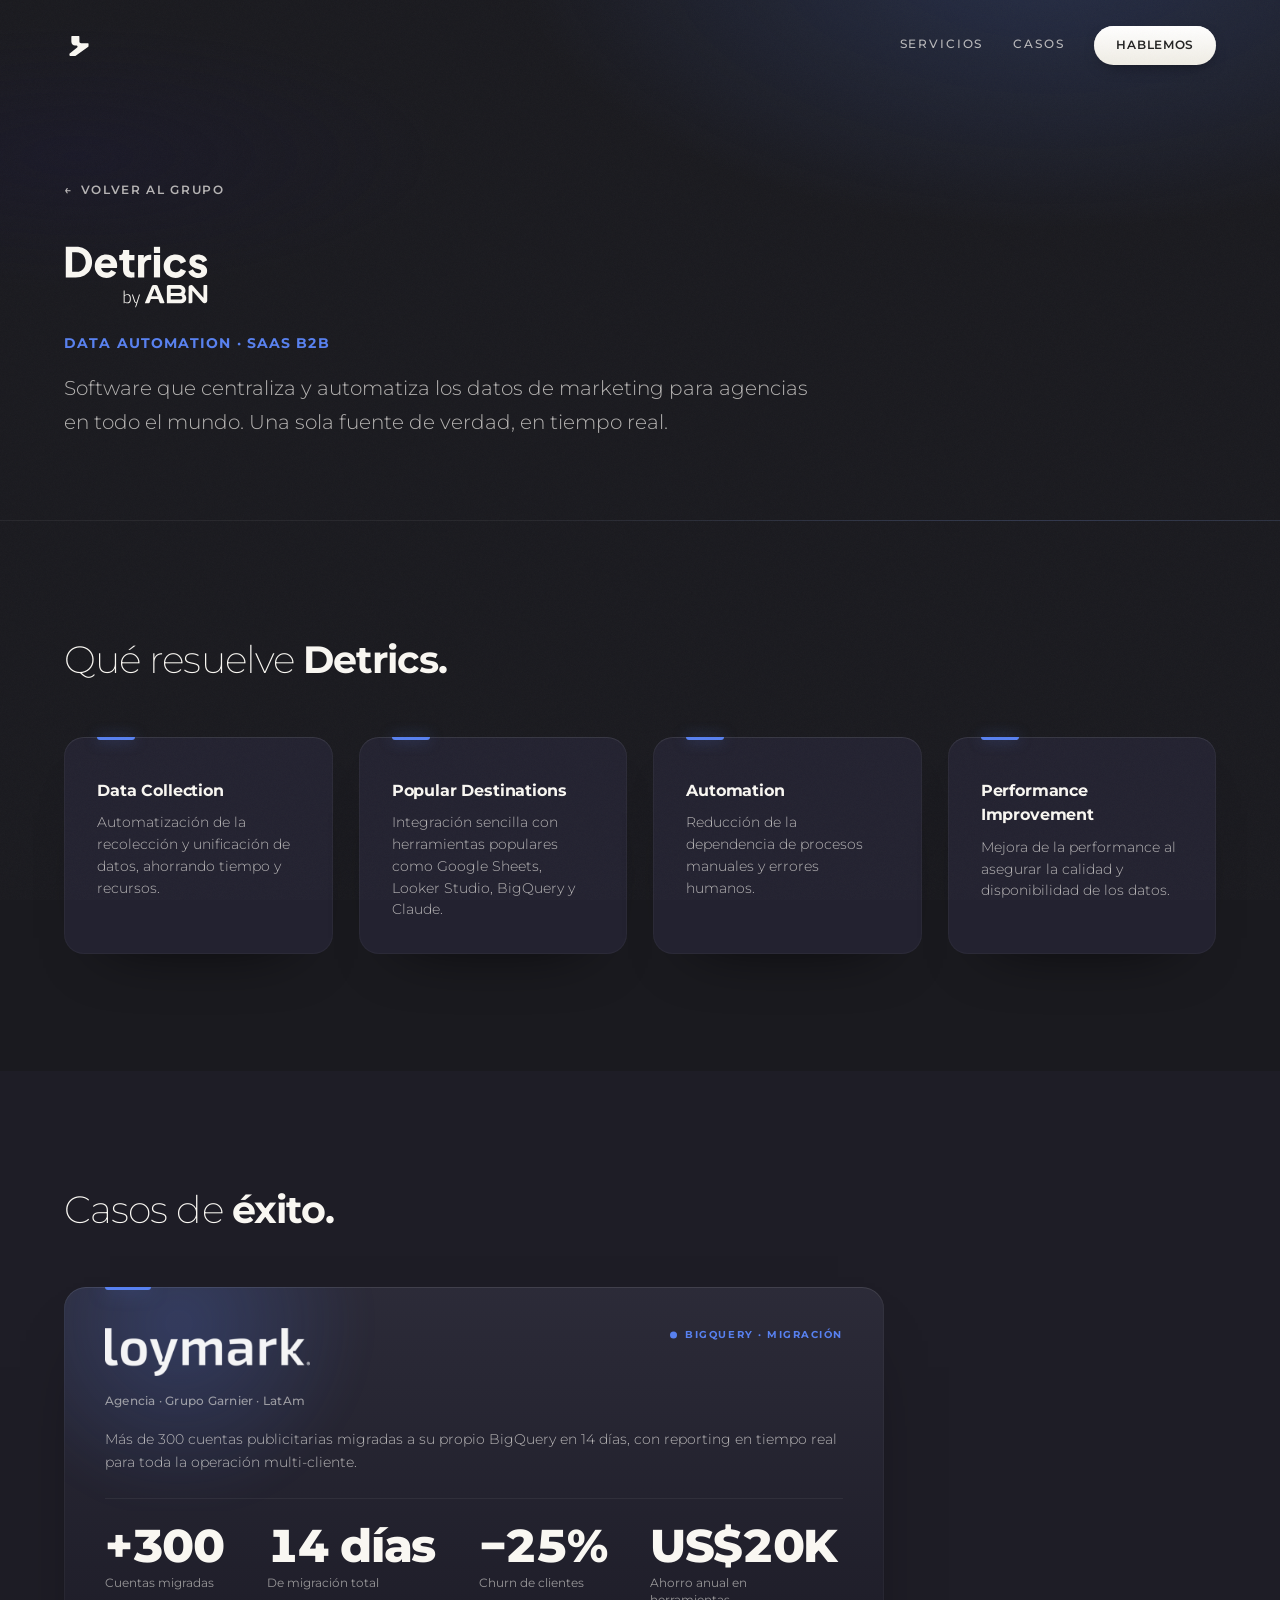
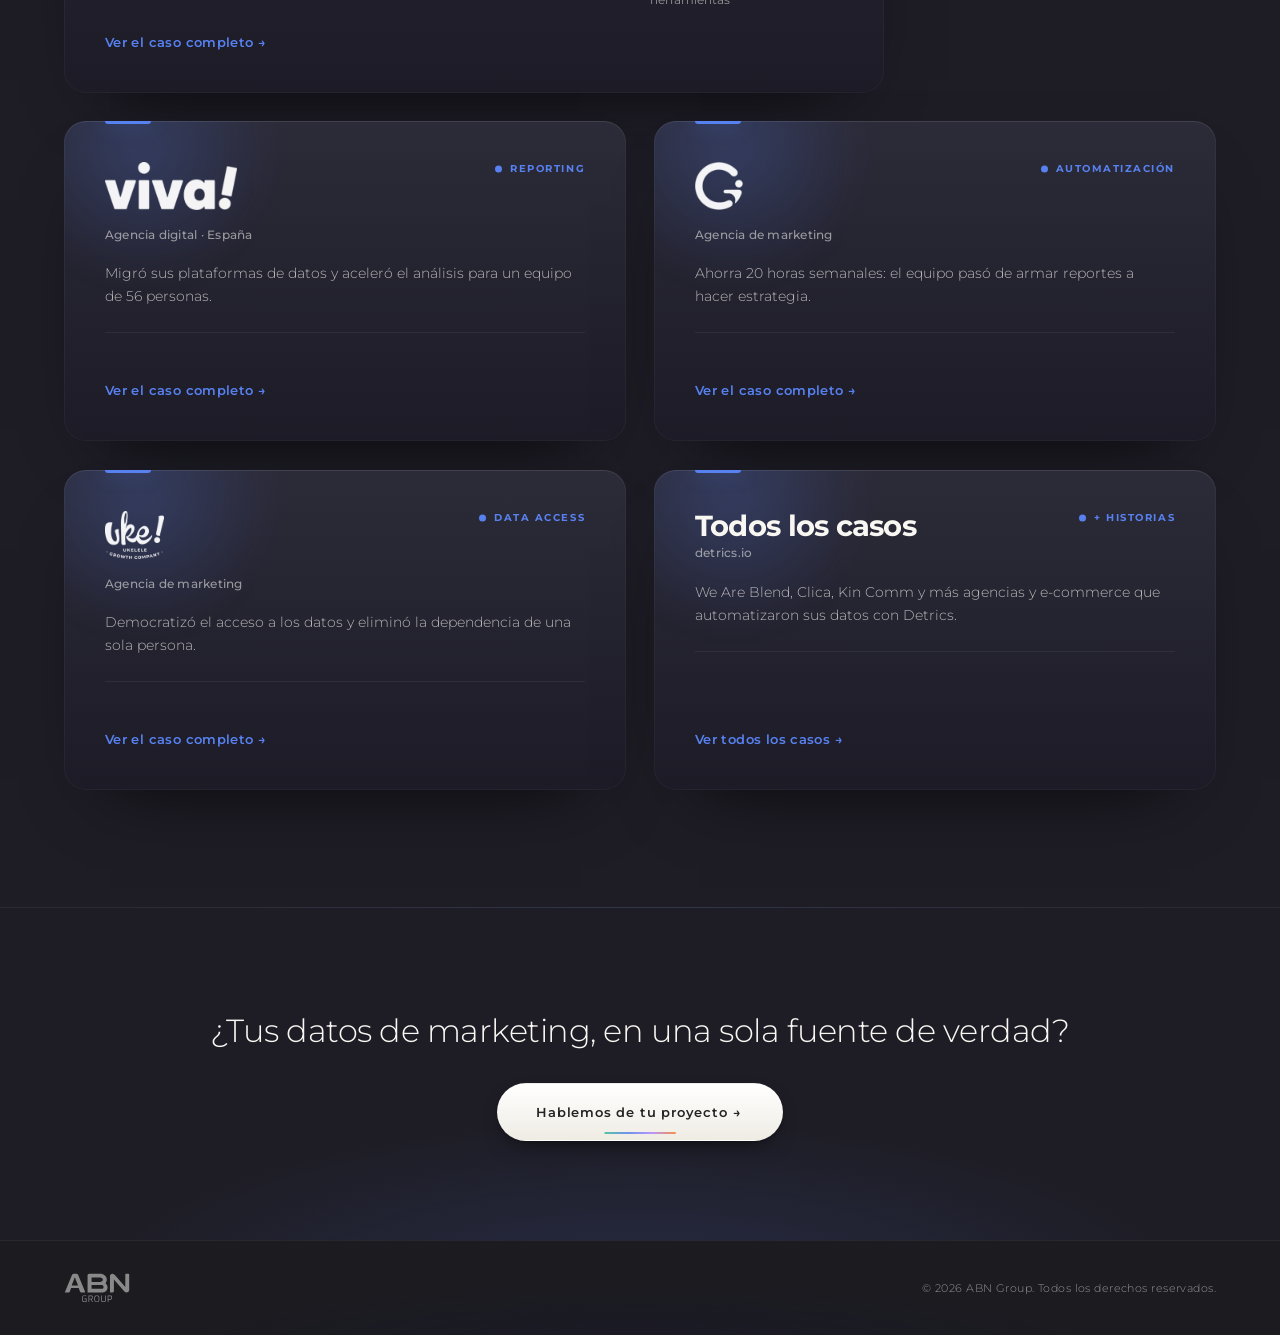
==== detrics.html @ c55e4e5e "v3: unit pages, marquee real logos, units-system, OG images, QA fixes - Subpáginas de unidad (digita" ====
<!DOCTYPE html>
<html lang="es">
<head>
  <meta charset="UTF-8">
  <meta name="viewport" content="width=device-width, initial-scale=1.0">

  <title>Detrics — Data Automation · SaaS B2B | ABN Group</title>

  <!-- Open Graph -->
  <meta property="og:title" content="Detrics — Data Automation · SaaS B2B | ABN Group">
  <meta property="og:description" content="Software que centraliza y automatiza los datos de marketing. Casos de éxito: Loymark, Viva Conversion, Giver Solutions y más.">
  <meta property="og:type" content="website">
  <meta property="og:locale" content="es_AR">
  <meta property="og:image" content="https://abngroup.io/assets/og/og-abn-group.jpg">
  <meta property="og:image:width" content="1200">
  <meta property="og:image:height" content="630">
  <meta name="twitter:card" content="summary_large_image">
  <meta name="description" content="Software que centraliza y automatiza los datos de marketing. Casos de éxito: Loymark, Viva Conversion, Giver Solutions y más.">

  <link rel="icon" type="image/svg+xml" href="assets/ABN Icon - JP Ash W.svg">
  <link rel="preconnect" href="https://fonts.googleapis.com">
  <link rel="preconnect" href="https://fonts.gstatic.com" crossorigin>
  <link href="https://fonts.googleapis.com/css2?family=Montserrat:ital,wght@0,100;0,200;0,300;0,400;0,500;0,600;0,700;0,800;0,900;1,200;1,300&display=swap" rel="stylesheet">
  <link rel="stylesheet" href="style.css?v=20260817b">
</head>

<body data-page="unit" style="--unit: var(--lblue);">

  <a href="#servicios" class="skip-link">Saltar al contenido</a>

  <nav class="nav" id="nav">
    <a href="index.html" class="nav-logo" aria-label="ABN Group — inicio">
      <img src="assets/ABN Icon - JP Ash W.svg" alt="ABN Group">
    </a>
    <div class="nav-links">
      <a href="#servicios" class="nav-link">Servicios</a>
      <a href="#casos" class="nav-link">Casos</a>
      <a href="index.html#contacto" class="nav-cta">Hablemos</a>
    </div>
  </nav>

  <!-- ==================== HERO DE UNIDAD ==================== -->
  <header class="unit-page-hero">
    <div class="container">
      <a href="index.html" class="back-link">Volver al grupo</a>
      <img src="assets/trimmed/ABN Detrics JP.svg" alt="Detrics" class="unit-page-logo">
      <p class="unit-page-kicker">Data Automation · SaaS B2B</p>
      <p class="unit-page-desc">Software que centraliza y automatiza los datos de marketing para agencias en todo el mundo. Una sola fuente de verdad, en tiempo real.</p>
    </div>
  </header>

  <!-- ==================== SERVICIOS ==================== -->
  <section class="unit-section" id="servicios">
    <div class="container">
      <h2 class="unit-section-heading reveal-lines">
        <span class="line"><span>Qué resuelve <b>Detrics.</b></span></span>
      </h2>

      <div class="svc-grid">
        <div class="svc reveal">
          <h3 class="svc-name">Data Collection</h3>
          <p class="svc-desc">Automatización de la recolección y unificación de datos, ahorrando tiempo y recursos.</p>
        </div>
        <div class="svc reveal reveal-d1">
          <h3 class="svc-name">Popular Destinations</h3>
          <p class="svc-desc">Integración sencilla con herramientas populares como Google Sheets, Looker Studio, BigQuery y Claude.</p>
        </div>
        <div class="svc reveal reveal-d2">
          <h3 class="svc-name">Automation</h3>
          <p class="svc-desc">Reducción de la dependencia de procesos manuales y errores humanos.</p>
        </div>
        <div class="svc reveal reveal-d3">
          <h3 class="svc-name">Performance Improvement</h3>
          <p class="svc-desc">Mejora de la performance al asegurar la calidad y disponibilidad de los datos.</p>
        </div>
      </div>
    </div>
  </section>

  <!-- ==================== CASOS ==================== -->
  <section class="unit-section unit-section--alt" id="casos">
    <div class="container">
      <h2 class="unit-section-heading reveal-lines">
        <span class="line"><span>Casos de <b>éxito.</b></span></span>
      </h2>

      <div class="cases cases--unit cases--single">
        <a href="https://detrics.io/es/casos-de-exito/loymark" target="_blank" rel="noopener noreferrer" class="case reveal-side">
          <header class="case-head">
            <div class="case-head-main">
              <img class="case-logo" src="assets/clientes/loymark.png" alt="Loymark">
              <span class="case-sector">Agencia · Grupo Garnier · LatAm</span>
            </div>
            <span class="case-tag">BigQuery · Migración</span>
          </header>
          <p class="case-context">Más de 300 cuentas publicitarias migradas a su propio BigQuery en 14 días, con reporting en tiempo real para toda la operación multi-cliente.</p>
          <div class="case-metrics">
            <div class="case-metric">
              <span class="case-metric-num" data-target="300" data-prefix="+">+0</span>
              <span class="case-metric-label">Cuentas migradas</span>
            </div>
            <div class="case-metric">
              <span class="case-metric-num" data-target="14" data-suffix=" días">0 días</span>
              <span class="case-metric-label">De migración total</span>
            </div>
            <div class="case-metric">
              <span class="case-metric-num" data-target="25" data-prefix="−" data-suffix="%">−0%</span>
              <span class="case-metric-label">Churn de clientes</span>
            </div>
            <div class="case-metric">
              <span class="case-metric-num" data-target="20" data-prefix="US$" data-suffix="K">US$0K</span>
              <span class="case-metric-label">Ahorro anual en herramientas</span>
            </div>
          </div>
          <span class="case-link">Ver el caso completo</span>
        </a>
      </div>

      <div class="cases cases--unit" style="margin-top: clamp(20px, 3vw, 28px);">
        <a href="https://detrics.io/es/casos-de-exito/viva-conversion" target="_blank" rel="noopener noreferrer" class="case reveal-side">
          <header class="case-head">
            <div class="case-head-main">
              <img class="case-logo" src="assets/clientes/vivaconversion.png" alt="Viva Conversion">
              <span class="case-sector">Agencia digital · España</span>
            </div>
            <span class="case-tag">Reporting</span>
          </header>
          <p class="case-context">Migró sus plataformas de datos y aceleró el análisis para un equipo de 56 personas.</p>
          <span class="case-link">Ver el caso completo</span>
        </a>

        <a href="https://detrics.io/es/casos-de-exito/giver-solutions" target="_blank" rel="noopener noreferrer" class="case reveal-side" style="--from: 46px;">
          <header class="case-head">
            <div class="case-head-main">
              <img class="case-logo" src="assets/clientes/giver.png" alt="Giver Solutions">
              <span class="case-sector">Agencia de marketing</span>
            </div>
            <span class="case-tag">Automatización</span>
          </header>
          <p class="case-context">Ahorra 20 horas semanales: el equipo pasó de armar reportes a hacer estrategia.</p>
          <span class="case-link">Ver el caso completo</span>
        </a>

        <a href="https://detrics.io/es/casos-de-exito/ukelele" target="_blank" rel="noopener noreferrer" class="case reveal-side">
          <header class="case-head">
            <div class="case-head-main">
              <img class="case-logo" src="assets/clientes/ukelele.png" alt="Ukelele">
              <span class="case-sector">Agencia de marketing</span>
            </div>
            <span class="case-tag">Data Access</span>
          </header>
          <p class="case-context">Democratizó el acceso a los datos y eliminó la dependencia de una sola persona.</p>
          <span class="case-link">Ver el caso completo</span>
        </a>

        <a href="https://detrics.io/es/casos-de-exito/" target="_blank" rel="noopener noreferrer" class="case reveal-side" style="--from: 46px;">
          <header class="case-head">
            <div class="case-head-main">
              <span class="case-client">Todos los casos</span>
              <span class="case-sector">detrics.io</span>
            </div>
            <span class="case-tag">+ historias</span>
          </header>
          <p class="case-context">We Are Blend, Clica, Kin Comm y más agencias y e-commerce que automatizaron sus datos con Detrics.</p>
          <span class="case-link">Ver todos los casos</span>
        </a>
      </div>
    </div>
  </section>

  <!-- ==================== CTA ==================== -->
  <section class="unit-cta-band">
    <div class="container">
      <p class="unit-cta-band-text">¿Tus datos de marketing, en una sola fuente de verdad?</p>
      <a href="index.html#contacto" class="btn btn--solid btn--lg" data-magnetic><span class="btn-label">Hablemos de tu proyecto</span></a>
    </div>
  </section>

  <footer class="footer">
    <div class="footer-inner">
      <a href="index.html" class="footer-logo" aria-label="ABN Group — inicio">
        <img src="assets/trimmed/ABN Group Logo - JP Ash W.svg" alt="ABN Group">
      </a>
      <span class="footer-copy">© 2026 ABN Group. Todos los derechos reservados.</span>
    </div>
  </footer>

  <script src="script.js?v=20260817b"></script>

</body>
</html>
---- style.css ----
/* ============================================
   ABN GROUP — SITIO INSTITUCIONAL
   Paleta oficial · Montserrat · Aurora de integración
   Pieza dirigida: índice numerado · reveal por línea ·
   numerales-héroe · unidades diferenciadas · marquesina
   ============================================ */

/* RESET & CUSTOM PROPERTIES */
*,
*::before,
*::after {
  margin: 0;
  padding: 0;
  box-sizing: border-box;
}

:root {
  /* ---- Paleta oficial (INALTERABLE) ---- */
  --carbon: #232323;      /* Carbon Black */
  --ash: #f9f7f2;         /* Ash White */
  --deep-blue: #1b1837;   /* Deep Blue — institucional / Group */
  --green: #3abd96;       /* Tech Green — ABN Digital */
  --orange: #f77e2b;      /* Creative Orange — ABN Studio */
  --lblue: #5881f0;       /* Light Blue — Detrics */
  --violet: #ad87ff;      /* Cosmos Violet — Hike */

  /* ---- Hero (fácil de cambiar) ---- */
  --hero-bg: var(--carbon);

  /* ---- Sistema oscuro cohesivo: Carbon Black con base fría (Deep Blue) ---- */
  --bg:            #1a1a1f;   /* base — carbon con matiz frío */
  --bg-alt:        #1e1d26;   /* alt — apenas elevado + más azul (Deep Blue lean) */
  --surface:       #232230;   /* superficie de card — elevada, azulada */
  --surface-hi:    #2b2a3a;   /* hover / superficie alta */

  /* ---- Glow institucional Deep Blue (para profundidad de sección) ---- */
  --glow-blue:      rgba(27, 24, 55, 0.55);
  --glow-blue-soft: rgba(27, 24, 55, 0.34);

  /* ---- Escala de texto Ash ---- */
  --ash-mid:   rgba(249, 247, 242, 0.70);
  --ash-dim:   rgba(249, 247, 242, 0.55);
  --ash-faint: rgba(249, 247, 242, 0.10);
  --ash-hair:  rgba(249, 247, 242, 0.06);

  /* ---- Tipografía ---- */
  --font: 'Montserrat', -apple-system, BlinkMacSystemFont, 'Segoe UI', sans-serif;

  /* ---- Layout ---- */
  --section-pad: clamp(88px, 13vh, 168px);
  --gutter: clamp(24px, 5vw, 80px);
  --maxw: 1360px;

  /* ---- Motion ---- */
  --ease-out: cubic-bezier(0.16, 1, 0.3, 1);
  --ease-in-out: cubic-bezier(0.76, 0, 0.24, 1);
}

html {
  scroll-behavior: smooth;
  font-size: 16px;
}

body {
  font-family: var(--font);
  background: var(--bg);
  color: var(--ash);
  overflow-x: hidden;
  -webkit-font-smoothing: antialiased;
  -moz-osx-font-smoothing: grayscale;
  line-height: 1.5;
}

::selection {
  background: var(--ash);
  color: var(--carbon);
}

a { color: inherit; text-decoration: none; }
img { display: block; max-width: 100%; }
button { font-family: inherit; cursor: pointer; }

/* Scrollbar */
::-webkit-scrollbar { width: 4px; }
::-webkit-scrollbar-track { background: var(--bg); }
::-webkit-scrollbar-thumb { background: var(--surface-hi); border-radius: 2px; }

/* ---- Focus visible (A11Y) ---- */
:focus-visible {
  outline: 2px solid var(--ash);
  outline-offset: 3px;
  border-radius: 3px;
}

/* Skip link */
.skip-link {
  position: fixed;
  top: 12px;
  left: 12px;
  z-index: 1000;
  background: var(--ash);
  color: var(--carbon);
  padding: 10px 18px;
  border-radius: 8px;
  font-size: 0.8rem;
  font-weight: 600;
  transform: translateY(-160%);
  transition: transform 0.3s var(--ease-out);
}
.skip-link:focus { transform: translateY(0); }

/* ============================================
   GRAIN OVERLAY
   ============================================ */
body::after {
  content: '';
  position: fixed;
  inset: 0;
  pointer-events: none;
  z-index: 9999;
  opacity: 0.03;
  background-image: url("data:image/svg+xml,%3Csvg viewBox='0 0 512 512' xmlns='http://www.w3.org/2000/svg'%3E%3Cfilter id='n'%3E%3CfeTurbulence type='fractalNoise' baseFrequency='.85' numOctaves='4' stitchTiles='stitch'/%3E%3C/filter%3E%3Crect width='100%25' height='100%25' filter='url(%23n)'/%3E%3C/svg%3E");
  background-repeat: repeat;
  background-size: 256px;
}

/* ============================================
   MOTION — FIRMA DEL SITIO
   1) reveal sutil (soporte)  2) reveal por LÍNEA (clip)
   3) reveal direccional (cards entran desde su lado)
   Solo transform/opacity.
   ============================================ */

/* 1 · reveal base (párrafos, chips, elementos sueltos).
   Los estados "ocultos" se aplican SOLO con .js → sin JS el sitio se ve entero. */
.reveal {
  transition: opacity 0.8s var(--ease-out), transform 0.8s var(--ease-out);
}
.js .reveal { opacity: 0; transform: translateY(20px); }
.reveal.visible { opacity: 1; transform: none; }
.reveal-d1 { transition-delay: 0.08s; }
.reveal-d2 { transition-delay: 0.16s; }
.reveal-d3 { transition-delay: 0.24s; }
.reveal-d4 { transition-delay: 0.32s; }
.reveal-d5 { transition-delay: 0.40s; }
.reveal-d6 { transition-delay: 0.48s; }

/* 2 · reveal por LÍNEA — el titular se levanta línea por línea tras un clip */
.reveal-lines .line {
  display: block;
  overflow: hidden;
  padding-bottom: 0.14em;
  margin-bottom: -0.14em;
}
.reveal-lines .line > span {
  display: inline-block;
  transition: transform 1s var(--ease-out);
  will-change: transform;
}
.js .reveal-lines .line > span { transform: translateY(118%); }
.reveal-lines.visible .line > span { transform: translateY(0); }
.reveal-lines.visible .line:nth-child(1) > span { transition-delay: 0.05s; }
.reveal-lines.visible .line:nth-child(2) > span { transition-delay: 0.17s; }
.reveal-lines.visible .line:nth-child(3) > span { transition-delay: 0.29s; }
.reveal-lines.visible .line:nth-child(4) > span { transition-delay: 0.41s; }

/* palabra-remate: pintada en el hue de la unidad, con un FLARE breve un beat después */
.reveal-lines .hue { color: var(--accent, var(--ash)); font-weight: 700; font-style: normal; }
.reveal-lines.visible .hue { animation: payoffFlare 1.15s var(--ease-out) 0.6s both; }
@keyframes payoffFlare {
  0%   { text-shadow: 0 0 0 transparent; }
  32%  { text-shadow: 0 0 26px color-mix(in srgb, var(--accent, var(--ash)) 65%, transparent); }
  100% { text-shadow: 0 0 0 transparent; }
}
/* salto de tamaño (otro mecanismo de énfasis, sin color) */
.reveal-lines .up { font-weight: 800; font-size: 1.16em; letter-spacing: -0.03em; }
.reveal-lines b { font-weight: 700; font-style: normal; color: var(--ash); }

/* 3 · reveal direccional — la card entra desde el lado de su tile */
.reveal-side {
  transition: opacity 0.9s var(--ease-out), transform 0.9s var(--ease-out);
  will-change: transform;
}
.js .reveal-side { opacity: 0; transform: translateX(var(--from, -46px)); }
.reveal-side.visible { opacity: 1; transform: none; }

/* timeline items */
.reveal-tl {
  transition: opacity 0.75s var(--ease-out), transform 0.75s var(--ease-out);
}
.js .reveal-tl { opacity: 0; transform: translateX(-26px); }
.reveal-tl.visible { opacity: 1; transform: none; }

/* ============================================
   KEYFRAMES
   ============================================ */
@keyframes fadeInUp {
  from { opacity: 0; transform: translateY(24px); }
  to   { opacity: 1; transform: translateY(0); }
}
@keyframes fadeIn { from { opacity: 0; } to { opacity: 1; } }
@keyframes scrollLine {
  0%   { transform: scaleY(0); transform-origin: top; }
  50%  { transform: scaleY(1); transform-origin: top; }
  51%  { transform-origin: bottom; }
  100% { transform: scaleY(0); transform-origin: bottom; }
}
/* hero: la aurora se resuelve y asienta detrás del wordmark al cargar */
@keyframes auroraSettle {
  0%   { opacity: 0; transform: scale(1.28); }
  60%  { opacity: 1; }
  100% { opacity: 1; transform: scale(1); }
}
@keyframes marquee {
  from { transform: translateX(0); }
  to   { transform: translateX(-100%); }
}

/* ============================================
   LAYOUT
   ============================================ */
.container {
  width: 100%;
  max-width: var(--maxw);
  margin: 0 auto;
  padding: 0 var(--gutter);
}

/* ============================================
   BUTTONS — sistema premium (profundidad + sweep)
   + FIRMA: keyline de 4 colores de unidad en el CTA primario
   ============================================ */
.btn {
  position: relative;
  display: inline-flex;
  align-items: center;
  justify-content: center;
  gap: 10px;
  font-size: 0.8rem;
  font-weight: 600;
  letter-spacing: 0.06em;
  padding: 15px 30px;
  border-radius: 100px;
  border: 1px solid transparent;
  overflow: hidden;
  isolation: isolate;
  transition: transform 0.4s var(--ease-out), box-shadow 0.4s var(--ease-out),
              border-color 0.4s ease, color 0.35s ease;
  white-space: nowrap;
  transform: translateZ(0);
}
.btn > * { position: relative; z-index: 1; }
.btn--lg { padding: 18px 38px; font-size: 0.84rem; }

/* sliding fill sweep (transform only) */
.btn::before {
  content: '';
  position: absolute;
  inset: 0;
  z-index: 0;
  transform: translateX(-101%);
  transition: transform 0.5s var(--ease-out);
  pointer-events: none;
}
.btn:hover::before { transform: translateX(0); }

/* sliding arrow appended after label on primary CTAs */
.btn--solid .btn-label::after,
.units-cta .btn--solid .btn-label::after {
  content: '→';
  display: inline-block;
  margin-left: 0.55em;
  transform: translateX(-2px);
  transition: transform 0.4s var(--ease-out);
}
.btn--solid:hover .btn-label::after { transform: translateX(3px); }

/* Solid — light surface with subtle vertical depth + soft shadow */
.btn--solid {
  color: var(--carbon);
  background: linear-gradient(180deg, #ffffff 0%, #efece4 100%);
  box-shadow: inset 0 1px 0 rgba(255,255,255,0.7),
              0 10px 26px -14px rgba(0,0,0,0.85),
              0 2px 6px -3px rgba(0,0,0,0.5);
}
.btn--solid::before { background: linear-gradient(180deg, #ffffff 0%, #ffffff 100%); }
.btn--solid:hover {
  transform: translateY(-2px);
  box-shadow: inset 0 1px 0 rgba(255,255,255,0.9),
              0 18px 40px -16px rgba(0,0,0,0.9),
              0 4px 10px -4px rgba(0,0,0,0.55);
}
.btn--solid:active { transform: translateY(0); }
/* FIRMA inequívoca del CTA primario: keyline con los 4 colores de unidad */
.btn--solid::after {
  content: '';
  position: absolute;
  left: 14%; right: 14%; bottom: 6px;
  height: 2px;
  border-radius: 2px;
  z-index: 1;
  background: linear-gradient(90deg, var(--green), var(--lblue), var(--violet), var(--orange));
  transform: scaleX(0.35);
  opacity: 0.85;
  transform-origin: center;
  transition: transform 0.5s var(--ease-out), opacity 0.4s ease;
}
.btn--solid:hover::after { transform: scaleX(1); opacity: 1; }

/* Ghost — hairline border + whisper of surface, fills to Ash on hover */
.btn--ghost {
  color: var(--ash);
  background: rgba(249,247,242,0.02);
  border-color: rgba(249,247,242,0.18);
  box-shadow: inset 0 1px 0 rgba(249,247,242,0.05);
}
.btn--ghost::before { background: var(--ash); }
.btn--ghost:hover {
  color: var(--carbon);
  border-color: transparent;
  transform: translateY(-2px);
  box-shadow: 0 14px 34px -18px rgba(0,0,0,0.8);
}

/* ============================================
   LOADER — "despertando agentes" (cubre la carga del video)
   Visible por defecto; JS lo retira en cuanto el video puede
   reproducirse. <noscript> lo oculta para no bloquear sin JS.
   ============================================ */
.loader {
  position: fixed;
  inset: 0;
  z-index: 2000;
  display: flex;
  flex-direction: column;
  align-items: center;
  justify-content: center;
  gap: 26px;
  background: var(--carbon);
  transition: opacity 0.6s var(--ease-out), visibility 0.6s;
  /* failsafe sin JS/errores: se auto-retira a los 8s pase lo que pase */
  animation: loaderAutoHide 0.6s ease 8s forwards;
}
.loader.is-done { opacity: 0; visibility: hidden; pointer-events: none; }
@keyframes loaderAutoHide {
  to { opacity: 0; visibility: hidden; pointer-events: none; }
}
.loader-logo {
  width: clamp(150px, 22vw, 240px);
  height: auto;
  animation: loaderPulse 2.2s ease-in-out infinite;
}
@keyframes loaderPulse {
  0%, 100% { opacity: 0.85; }
  50%      { opacity: 1; }
}
.loader-text {
  font-size: 0.72rem;
  font-weight: 500;
  letter-spacing: 0.3em;
  text-transform: uppercase;
  color: var(--ash-dim);
}
/* dots intermitentes: ... .. . ... .. . */
.loader-text::after {
  content: '...';
  display: inline-block;
  width: 1.6em;
  text-align: left;
  animation: loaderDots 1.2s steps(1) infinite;
}
@keyframes loaderDots {
  0%   { content: '...'; }
  33%  { content: '..'; }
  66%  { content: '.'; }
}
.loader-bar {
  width: min(240px, 56vw);
  height: 2px;
  border-radius: 2px;
  background: var(--ash-faint);
  overflow: hidden;
}
.loader-bar-fill {
  display: block;
  height: 100%;
  width: 100%;
  border-radius: 2px;
  background: linear-gradient(90deg, var(--green), var(--lblue), var(--violet), var(--orange));
  transform: scaleX(0);
  transform-origin: left;
  transition: transform 0.4s var(--ease-out);
}

/* ============================================
   NAVIGATION
   ============================================ */
.nav {
  position: fixed;
  top: 0; left: 0;
  width: 100%;
  z-index: 100;
  padding: 26px var(--gutter);
  display: flex;
  justify-content: space-between;
  align-items: center;
  transition: background 0.5s ease, backdrop-filter 0.5s ease, padding 0.5s ease, border-color 0.5s ease;
  border-bottom: 1px solid transparent;
}
.nav.scrolled {
  background: rgba(20, 19, 27, 0.74);
  backdrop-filter: blur(22px);
  -webkit-backdrop-filter: blur(22px);
  padding-top: 15px;
  padding-bottom: 15px;
  border-bottom-color: var(--ash-hair);
}
.nav-logo img { height: 30px; width: auto; }

.nav-links {
  display: flex;
  gap: 30px;
  align-items: center;
}
.nav-link {
  font-size: 0.72rem;
  font-weight: 500;
  letter-spacing: 0.16em;
  text-transform: uppercase;
  color: var(--ash-mid);
  position: relative;
  padding-bottom: 3px;
  transition: color 0.3s ease;
}
.nav-link::after {
  content: '';
  position: absolute;
  bottom: 0; left: 0;
  width: 0; height: 1px;
  background: var(--ash);
  transition: width 0.5s var(--ease-out);
}
.nav-link:hover { color: var(--ash); }
.nav-link:hover::after { width: 100%; }

.nav-cta {
  font-size: 0.72rem;
  font-weight: 600;
  letter-spacing: 0.06em;
  text-transform: uppercase;
  color: var(--carbon);
  background: linear-gradient(180deg, #ffffff 0%, #efece4 100%);
  padding: 11px 22px;
  border-radius: 100px;
  box-shadow: inset 0 1px 0 rgba(255,255,255,0.7), 0 6px 18px -10px rgba(0,0,0,0.8);
  transition: transform 0.35s var(--ease-out), box-shadow 0.35s var(--ease-out);
}
.nav-cta:hover {
  transform: translateY(-2px);
  box-shadow: inset 0 1px 0 rgba(255,255,255,0.9), 0 12px 26px -12px rgba(0,0,0,0.9);
}
.nav-cta:active { transform: translateY(0); }

/* ============================================
   HERO — portada minimalista (logo-forward)
   + aurora que se resuelve y asienta detrás del wordmark
   ============================================ */
.hero {
  position: relative;
  min-height: 100vh;
  min-height: 100dvh;
  display: flex;
  flex-direction: column;
  justify-content: center;
  align-items: center;
  overflow: hidden;
  background: var(--hero-bg);
}

/* Ambiente vivo dentro del negro: Deep Blue dominante (base oscura)
   + blooms de los colores de unidad, con deriva lenta.
   El contenedor hace el gesto de "resolver y asentar" al cargar. */
.hero-bg {
  position: absolute;
  inset: 0;
  z-index: 0;
  overflow: hidden;
  pointer-events: none;
  background:
    radial-gradient(56% 48% at 50% 44%, rgba(27,24,55,0.92) 0%, rgba(27,24,55,0.34) 44%, transparent 72%),
    radial-gradient(100% 75% at 50% 122%, rgba(10,9,20,0.85) 0%, transparent 66%);
  opacity: 0;
  animation: auroraSettle 2.1s var(--ease-out) 0.15s forwards;
}
.hero-aurora {
  position: absolute;
  width: clamp(340px, 48vw, 700px);
  aspect-ratio: 1 / 1;
  border-radius: 50%;
  filter: blur(72px);
  mix-blend-mode: screen;
  will-change: transform, opacity;
}
/* presencia subida (antes casi no se leía, sobre todo en mobile) */
.hero-aurora--blue {
  left: 4%; top: 12%;
  background: radial-gradient(circle at center, var(--lblue) 0%, transparent 66%);
  opacity: 0.34;
  animation: heroDrift1 24s ease-in-out infinite alternate;
}
.hero-aurora--violet {
  right: 2%; top: 20%;
  background: radial-gradient(circle at center, var(--violet) 0%, transparent 66%);
  opacity: 0.30;
  animation: heroDrift2 30s ease-in-out infinite alternate;
}
.hero-aurora--green {
  left: 14%; bottom: 2%;
  background: radial-gradient(circle at center, var(--green) 0%, transparent 66%);
  opacity: 0.24;
  animation: heroDrift3 27s ease-in-out infinite alternate;
}
.hero-aurora--orange {
  right: 12%; bottom: 6%;
  background: radial-gradient(circle at center, var(--orange) 0%, transparent 66%);
  opacity: 0.19;
  animation: heroDrift4 33s ease-in-out infinite alternate;
}
@keyframes heroDrift1 { from { transform: translate(-6%,-4%) scale(1);    } to { transform: translate(9%,7%)  scale(1.2);  } }
@keyframes heroDrift2 { from { transform: translate(6%,-3%) scale(1.06);  } to { transform: translate(-8%,8%) scale(0.9);  } }
@keyframes heroDrift3 { from { transform: translate(-4%,5%) scale(0.94);  } to { transform: translate(10%,-6%) scale(1.16);} }
@keyframes heroDrift4 { from { transform: translate(5%,4%) scale(1.12);   } to { transform: translate(-7%,-7%) scale(0.94);} }
/* pausar la deriva cuando el hero sale del viewport (perf) */
.hero.hero--paused .hero-aurora { animation-play-state: paused; }

/* VIDEO HERO — el reel de marca ES el hero (full-bleed).
   La aurora + logo estático quedan como fallback (reduced-motion,
   error de video, no-JS). */
.hero-video {
  position: absolute;
  inset: 0;
  z-index: 1;
  width: 100%;
  height: 100%;
  object-fit: cover;
  opacity: 0;
  transition: opacity 0.9s var(--ease-out);
}
.hero--video .hero-video { opacity: 1; }
.hero--video .hero-bg,
.hero--video .hero-content { display: none; }

/* vignette: mantiene el logo nítido y el clima sobrio/oscuro en los bordes */
.hero::before {
  content: '';
  position: absolute;
  inset: 0;
  z-index: 1;
  background:
    radial-gradient(66% 54% at 50% 45%, rgba(255,255,255,0.03) 0%, transparent 34%, rgba(28,28,28,0.46) 100%),
    radial-gradient(120% 100% at 50% 122%, rgba(0,0,0,0.5), transparent 70%);
  pointer-events: none;
}

.hero-content {
  position: relative;
  z-index: 2;
  text-align: center;
  display: flex;
  flex-direction: column;
  align-items: center;
  gap: 30px;
}
.hero-logo {
  width: clamp(210px, 30vw, 380px);
  height: auto;
  opacity: 0;
  animation: fadeInUp 1.4s var(--ease-out) 0.5s forwards;
}
.hero-tagline {
  font-size: clamp(0.78rem, 1.1vw, 1rem);
  font-weight: 300;
  letter-spacing: 0.34em;
  text-transform: uppercase;
  color: var(--ash-dim);
  opacity: 0;
  animation: fadeInUp 1.4s var(--ease-out) 0.8s forwards;
}

/* metadata asimétrica: cluster de unidades a la izquierda, índice a la derecha */
.hero-bottom {
  position: absolute;
  bottom: 34px;
  left: var(--gutter);
  right: var(--gutter);
  display: flex;
  justify-content: space-between;
  align-items: flex-end;
  z-index: 2;
  opacity: 0;
  animation: fadeIn 1.4s var(--ease-out) 1.25s forwards;
}
.hero-units {
  display: flex;
  flex-wrap: wrap;
  gap: 8px 22px;
  align-items: center;
}
.hero-unit {
  display: inline-flex;
  align-items: center;
  gap: 8px;
  font-size: 0.64rem;
  font-weight: 500;
  letter-spacing: 0.2em;
  text-transform: uppercase;
  color: var(--ash-dim);
}
.hero-unit i {
  width: 6px; height: 6px;
  border-radius: 50%;
  background: var(--unit);
  box-shadow: 0 0 8px color-mix(in srgb, var(--unit) 60%, transparent);
}
.hero-index {
  font-size: 0.62rem;
  font-weight: 500;
  letter-spacing: 0.22em;
  text-transform: uppercase;
  color: var(--ash-dim);
  white-space: nowrap;
}

.hero-scroll {
  position: absolute;
  bottom: 82px;
  left: 50%;
  transform: translateX(-50%);
  z-index: 2;
  opacity: 0;
  animation: fadeIn 1.2s var(--ease-out) 1.7s forwards;
}
.hero-scroll-line {
  width: 1px;
  height: 38px;
  background: var(--ash-dim);
  animation: scrollLine 2.4s ease-in-out infinite;
}

/* ============================================
   ÍNDICE DE SECCIÓN — reemplaza el eyebrow+hairline idéntico
   Elemento autoral: "01 — El grupo" con tick de color
   ============================================ */
.section-index {
  display: inline-flex;
  align-items: baseline;
  gap: 14px;
  margin-bottom: clamp(34px, 5vh, 56px);
}
.section-index-num {
  font-size: clamp(1.5rem, 2.4vw, 2rem);
  font-weight: 800;
  letter-spacing: -0.02em;
  line-height: 1;
  color: var(--accent, var(--ash));
  font-variant-numeric: tabular-nums;
}
.section-index-label {
  position: relative;
  font-size: 0.66rem;
  font-weight: 600;
  letter-spacing: 0.26em;
  text-transform: uppercase;
  color: var(--ash-mid);
  padding-left: 34px;
}
.section-index-label::before {
  content: '';
  position: absolute;
  left: 0; top: 50%;
  width: 24px; height: 1px;
  background: var(--accent, var(--ash-faint));
  transform: translateY(-50%);
  opacity: 0.9;
}

/* ============================================
   01 · EL GRUPO (VISIÓN) — composición asimétrica
   ============================================ */
.vision {
  position: relative;
  background:
    radial-gradient(72% 60% at 14% 4%, var(--glow-blue-soft) 0%, transparent 56%),
    var(--bg);
  padding: var(--section-pad) 0;
}
.vision-grid {
  display: grid;
  grid-template-columns: 1.12fr 0.88fr;
  gap: clamp(40px, 6vw, 96px);
  align-items: start;
}
.vision-heading {
  font-size: clamp(2rem, 4.4vw, 3.9rem);
  font-weight: 200;
  letter-spacing: -0.03em;
  line-height: 1.1;
}
.vision-body {
  display: flex;
  flex-direction: column;
  gap: 22px;
  padding-top: clamp(56px, 8vh, 92px);   /* baja el cuerpo: crea tensión/escalonado */
}
.vision-lead {
  font-size: clamp(1.05rem, 1.5vw, 1.3rem);
  font-weight: 400;
  line-height: 1.6;
  color: var(--ash);
}
.vision-text {
  font-size: clamp(0.95rem, 1.15vw, 1.05rem);
  font-weight: 300;
  line-height: 1.85;
  color: var(--ash-mid);
}
/* ancla tipográfica: numeral gigante que ocupa el cuadrante antes muerto */
.vision-anchor {
  margin-top: clamp(12px, 3vh, 30px);
  padding-top: 26px;
  border-top: 1px solid var(--ash-faint);
  display: flex;
  flex-direction: column;
  gap: 8px;
}
.vision-anchor-num {
  font-size: clamp(3.4rem, 8vw, 6.6rem);
  font-weight: 900;
  letter-spacing: -0.04em;
  line-height: 0.9;
  color: var(--ash);
  font-variant-numeric: tabular-nums;
}
.vision-anchor-txt {
  font-size: 0.86rem;
  font-weight: 400;
  color: var(--ash-dim);
  max-width: 28ch;
}

/* ============================================
   MOMENTO · PRUEBA (full-bleed) — numerales HÉROE
   Segundo quiebre a sangre, sobre Deep Blue
   ============================================ */
.proof {
  position: relative;
  background:
    radial-gradient(80% 120% at 82% 8%, var(--glow-blue) 0%, transparent 60%),
    radial-gradient(70% 110% at 8% 96%, var(--glow-blue) 0%, transparent 60%),
    var(--deep-blue);
  padding: clamp(72px, 12vh, 150px) 0;
  border-top: 1px solid var(--ash-hair);
  border-bottom: 1px solid var(--ash-hair);
  overflow: hidden;
}
.proof-kicker {
  font-size: 0.66rem;
  font-weight: 600;
  letter-spacing: 0.26em;
  text-transform: uppercase;
  color: var(--ash-mid);
  margin-bottom: clamp(28px, 5vh, 48px);
}
.proof-grid {
  display: grid;
  grid-template-columns: 1.4fr 0.8fr 0.8fr;   /* el $200M primero y pesa mas */
  gap: clamp(24px, 4vw, 56px);
  align-items: end;
}
.proof-stat {
  position: relative;
  padding-top: 34px;
  border-top: 1px solid var(--ash-faint);
}
/* tick de color por dato */
.proof-stat::before {
  content: '';
  position: absolute;
  top: -1px; left: 0;
  width: clamp(48px, 6vw, 92px); height: 2px;
  background: var(--accent);
  box-shadow: 0 0 16px color-mix(in srgb, var(--accent) 60%, transparent);
}
.proof-num {
  display: block;
  font-size: clamp(3rem, 8vw, 7rem);
  font-weight: 900;
  letter-spacing: -0.045em;
  line-height: 0.86;
  color: var(--ash);
  font-variant-numeric: tabular-nums;
  margin-top: -0.12em;                     /* muerde el hairline */
}
.proof-stat--hero .proof-num {
  font-size: clamp(3.8rem, 11vw, 9.5rem);
  color: var(--ash);
}
.proof-label {
  display: block;
  margin-top: 16px;
  font-size: clamp(0.8rem, 1vw, 0.92rem);
  font-weight: 400;
  color: var(--ash-mid);
  max-width: 32ch;
  line-height: 1.45;
}

/* ============================================
   02 · UNIDADES — peso compositivo distinto por unidad
   feature (Digital) + compactas · zig-zag · numeral ancla · motifs
   ============================================ */
.units {
  position: relative;
  background:
    radial-gradient(66% 55% at 88% 6%, var(--glow-blue) 0%, transparent 55%),
    var(--bg-alt);
  padding: var(--section-pad) 0;
}
.units-heading {
  font-size: clamp(1.75rem, 3.5vw, 3.1rem);
  font-weight: 200;
  letter-spacing: -0.026em;
  line-height: 1.14;
  margin-bottom: clamp(48px, 7vh, 84px);
}

.units-list {
  display: flex;
  flex-direction: column;
  gap: clamp(20px, 3vw, 34px);
}

.unit {
  position: relative;
  display: grid;
  grid-template-columns: var(--tile, 300px) 1fr;
  gap: clamp(28px, 4vw, 56px);
  align-items: center;
  padding: clamp(24px, 3vw, 40px);
  border-radius: 26px;
  background: var(--surface);
  border: 1px solid var(--ash-hair);
  transition: transform 0.45s var(--ease-out), border-color 0.45s ease, background 0.45s ease;
}
.unit--feature { --tile: clamp(300px, 40vw, 470px); }
.unit--compact { --tile: clamp(220px, 27vw, 300px); }
/* zig-zag: la unidad "flip" pone el tile a la derecha */
.unit--flip { grid-template-columns: 1fr var(--tile, 300px); --from: 46px; }
.unit--flip .unit-visual { grid-column: 2; grid-row: 1; }
.unit--flip .unit-body   { grid-column: 1; grid-row: 1; }
.unit:hover {
  transform: translateY(-4px);
  border-color: color-mix(in srgb, var(--unit) 55%, transparent);
  background: var(--surface-hi);
}

.unit-visual {
  position: relative;
  aspect-ratio: 1 / 1;
  border-radius: 20px;
  overflow: hidden;
  box-shadow: 0 12px 30px rgba(0,0,0,0.3);
}
.unit--feature .unit-visual { aspect-ratio: 4 / 3; }
.unit-bg {
  position: absolute;
  top: -12%; left: 0;
  width: 100%; height: 124%;              /* sobredimensionado p/ parallax sin gaps */
  object-fit: cover;
  will-change: transform;
  /* parallax escribe --py cada frame (sin transición, sin lag);
     el zoom vive en un scale constante para no pelear con el translate */
  transform: translate3d(0, var(--py, 0px), 0) scale(1.04);
}

/* MOTIF: comunica qué ES cada unidad (estático, sin jank) */
.unit-motif {
  position: absolute;
  inset: 0;
  z-index: 1;
  pointer-events: none;
  opacity: 0.5;
  mix-blend-mode: soft-light;
}
/* Digital · señal / performance → anillos concéntricos */
.unit-visual--signal .unit-motif {
  background:
    repeating-radial-gradient(circle at 26% 78%,
      transparent 0 16px, rgba(249,247,242,0.5) 16px 17px, transparent 17px 34px);
  opacity: 0.28;
}
/* Studio · energía / motion → rayas diagonales */
.unit-visual--motion .unit-motif {
  background: repeating-linear-gradient(58deg,
    transparent 0 16px, rgba(249,247,242,0.6) 16px 18px, transparent 18px 40px);
  opacity: 0.22;
}
/* Detrics · grilla / estructura de datos → grilla de puntos */
.unit-visual--grid .unit-motif {
  background-image: radial-gradient(rgba(249,247,242,0.85) 1.4px, transparent 1.6px);
  background-size: 22px 22px;
  opacity: 0.3;
}
/* Hike · altura / nube → líneas de horizonte ascendentes */
.unit-visual--cloud .unit-motif {
  background: repeating-linear-gradient(180deg,
    transparent 0 22px, rgba(249,247,242,0.55) 22px 23px, transparent 23px 46px);
  opacity: 0.24;
  -webkit-mask: linear-gradient(180deg, transparent, #000 70%);
  mask: linear-gradient(180deg, transparent, #000 70%);
}
.unit-logo {
  position: absolute;
  inset: 0;
  z-index: 2;
  display: flex;
  align-items: center;
  justify-content: center;
  padding: 24%;
}
.unit--feature .unit-logo { padding: 20% 26%; }
.unit-logo img { width: 100%; height: 100%; object-fit: contain; }

.unit-body { display: flex; flex-direction: column; align-items: flex-start; }
/* numeral 01-04 como ANCLA tipográfica sobredimensionada */
.unit-index {
  font-size: clamp(2.6rem, 6vw, 5rem);
  font-weight: 900;
  line-height: 0.82;
  letter-spacing: -0.04em;
  color: transparent;
  -webkit-text-stroke: 1.4px color-mix(in srgb, var(--unit) 72%, transparent);
  margin-bottom: 14px;
  font-variant-numeric: tabular-nums;
}
.unit--feature .unit-index {
  font-size: clamp(3.4rem, 8vw, 6.6rem);
  color: color-mix(in srgb, var(--unit) 30%, transparent);
  -webkit-text-stroke: 0;
}
.unit-since {
  font-size: 0.62rem;
  font-weight: 700;
  letter-spacing: 0.22em;
  text-transform: uppercase;
  color: var(--unit);
  margin-bottom: 10px;
}
.unit-name {
  font-size: clamp(1.5rem, 2.6vw, 2.1rem);
  font-weight: 700;
  letter-spacing: -0.02em;
  line-height: 1.1;
}
.unit--feature .unit-name { font-size: clamp(1.8rem, 3.2vw, 2.6rem); }
.unit-kicker {
  font-size: 0.82rem;
  font-weight: 600;
  letter-spacing: 0.04em;
  color: var(--unit);
  margin: 6px 0 16px;
}
.unit-desc {
  font-size: 0.92rem;
  font-weight: 300;
  line-height: 1.7;
  color: var(--ash-mid);
  max-width: 560px;
  margin-bottom: 22px;
}
.unit-result {
  display: flex;
  align-items: baseline;
  gap: 12px;
  padding: 14px 0;
  margin-bottom: 22px;
  border-top: 1px solid var(--ash-hair);
  border-bottom: 1px solid var(--ash-hair);
  width: 100%;
}
.unit-result-num {
  font-size: clamp(1.4rem, 2.4vw, 2rem);
  font-weight: 800;
  letter-spacing: -0.02em;
  color: var(--unit);
  line-height: 1;
  font-variant-numeric: tabular-nums;
}
.unit-result-txt {
  font-size: 0.82rem;
  font-weight: 400;
  color: var(--ash-dim);
  line-height: 1.4;
}
.unit-actions { display: flex; align-items: center; gap: 22px; }
/* unit-cta = CTA real → conserva la pill */
.unit-cta {
  position: relative;
  color: var(--ash);
  border: 1px solid color-mix(in srgb, var(--unit) 58%, transparent);
  font-size: 0.8rem;
  font-weight: 700;
  letter-spacing: 0.04em;
  padding: 12px 26px 12px 24px;
  border-radius: 100px;
  background: linear-gradient(180deg,
              color-mix(in srgb, var(--unit) 34%, #17161c) 0%,
              color-mix(in srgb, var(--unit) 22%, #17161c) 100%);
  box-shadow: inset 0 1px 0 rgba(255,255,255,0.10),
              0 8px 22px -12px color-mix(in srgb, var(--unit) 55%, transparent),
              0 2px 5px -3px rgba(0,0,0,0.5);
  transition: transform 0.35s var(--ease-out), box-shadow 0.35s var(--ease-out), filter 0.3s ease;
  transform: translateZ(0);
}
.unit-cta::after {
  content: '→';
  display: inline-block;
  margin-left: 0.5em;
  transform: translateX(-2px);
  transition: transform 0.4s var(--ease-out);
}
.unit-cta:hover {
  transform: translateY(-2px);
  filter: brightness(1.05);
  box-shadow: inset 0 1px 0 rgba(255,255,255,0.4),
              0 16px 34px -14px color-mix(in srgb, var(--unit) 78%, transparent),
              0 3px 8px -3px rgba(0,0,0,0.55);
}
.unit-cta:hover::after { transform: translateX(3px); }
.unit-cta:active { transform: translateY(0); }
.unit-link {
  position: relative;
  font-size: 0.8rem;
  font-weight: 600;
  letter-spacing: 0.03em;
  color: var(--ash-mid);
  padding-bottom: 2px;
  transition: color 0.3s ease;
}
.unit-link::after {
  content: '';
  position: absolute;
  left: 0; bottom: 0;
  width: 100%; height: 1px;
  background: var(--unit);
  transform: scaleX(0);
  transform-origin: right;
  transition: transform 0.4s var(--ease-out);
}
.unit-link:hover { color: var(--unit); }
.unit-link:hover::after { transform: scaleX(1); transform-origin: left; }
.unit-page-hero .unit-link { display: inline-block; margin-top: 18px; }

/* CTA interception band */
.units-cta {
  margin-top: clamp(48px, 7vh, 80px);
  display: flex;
  flex-wrap: wrap;
  align-items: center;
  justify-content: center;
  gap: 20px 32px;
  text-align: center;
}
.units-cta-text {
  font-size: clamp(1.2rem, 2.2vw, 1.7rem);
  font-weight: 300;
  color: var(--ash);
  letter-spacing: -0.01em;
}

/* Cierre de sección: estrategia de grupo + diagrama del sistema */
.units-system {
  margin-top: clamp(64px, 9vh, 110px);
  display: grid;
  grid-template-columns: 1fr 1fr;
  gap: clamp(40px, 6vw, 90px);
  align-items: center;
}
.us-copy { max-width: 46ch; }
.us-kicker {
  display: block;
  font-size: 0.62rem;
  font-weight: 700;
  letter-spacing: 0.22em;
  text-transform: uppercase;
  color: var(--ash-dim);
  margin-bottom: 18px;
}
.us-title {
  display: flex;
  align-items: baseline;
  flex-wrap: wrap;
  gap: 6px 12px;
  font-size: clamp(1.2rem, 1.7vw, 1.5rem);
  font-weight: 600;
  letter-spacing: -0.014em;
  margin-bottom: 14px;
}
.us-remit {
  font-size: clamp(0.95rem, 1.15vw, 1.05rem);
  font-weight: 300;
  line-height: 1.8;
  color: var(--ash-mid);
}
.us-diagram {
  position: relative;
}
.us-ring {
  position: relative;
  width: min(340px, 84%);
  aspect-ratio: 1 / 1;
  margin: 0 auto;
}
/* glow central que respira */
.us-ring::after {
  content: '';
  position: absolute;
  inset: 30%;
  border-radius: 50%;
  background: radial-gradient(circle at center, var(--glow-blue) 0%, transparent 70%);
  animation: usBreathe 6s ease-in-out infinite;
}
@keyframes usBreathe {
  0%, 100% { opacity: 0.7; transform: scale(1); }
  50%      { opacity: 1;   transform: scale(1.12); }
}
/* anillo punteado — se "dibuja" con una máscara cónica al entrar en viewport */
@property --us-a {
  syntax: '<angle>';
  inherits: false;
  initial-value: 0deg;
}
.us-draw {
  position: absolute;
  inset: 16%;
  border-radius: 50%;
  border: 1px dashed var(--ash-faint);
  transition: opacity 0.5s ease;
}
/* la máscara solo con JS: sin JS el anillo queda visible entero */
.js .us-draw {
  -webkit-mask: conic-gradient(from -90deg, #000 var(--us-a, 360deg), transparent 0);
          mask: conic-gradient(from -90deg, #000 var(--us-a, 360deg), transparent 0);
}
@keyframes usDraw { from { --us-a: 0deg; } to { --us-a: 360deg; } }
.us-core {
  position: absolute;
  top: 50%; left: 50%;
  transform: translate(-50%, -50%);
  text-align: center;
  font-size: 0.68rem;
  font-weight: 800;
  letter-spacing: 0.02em;
  line-height: 1.15;
  color: var(--ash);
  text-transform: uppercase;
}
/* órbita perpetua: la capa rota, cada nodo contra-rota → labels siempre horizontales */
.us-orbit {
  position: absolute;
  inset: 0;
  animation: usOrbit 120s linear infinite;
}
@keyframes usOrbit { to { transform: rotate(360deg); } }
/* anclas en los 4 puntos cardinales, exactamente SOBRE la línea del anillo (inset 16%) */
.us-pos { position: absolute; }
.us-pos--n { top: 16%; left: 50%; transform: translate(-50%, calc(-100% + 5px)); }
.us-pos--e { top: 50%; left: 84%; transform: translate(-5px, -50%); }
.us-pos--s { top: 84%; left: 50%; transform: translate(-50%, -5px); }
.us-pos--w { top: 50%; left: 16%; transform: translate(calc(-100% + 5px), -50%); }
.us-node {
  display: inline-flex;
  align-items: center;
  gap: 8px;
  font-size: 0.62rem;
  font-weight: 700;
  letter-spacing: 0.14em;
  text-transform: uppercase;
  color: var(--ash);
  white-space: nowrap;
  animation: usCounter 120s linear infinite;
}
@keyframes usCounter { to { transform: rotate(-360deg); } }
.us-node::before {
  content: '';
  width: 9px; height: 9px;
  border-radius: 50%;
  background: var(--unit);
  box-shadow: 0 0 12px color-mix(in srgb, var(--unit) 70%, transparent);
}
/* el label se abre hacia AFUERA según el lado; la contra-rotación pivota sobre el dot
   para que nunca se despegue de la línea */
.us-pos--n .us-node { flex-direction: column-reverse; transform-origin: 50% calc(100% - 5px); }
.us-pos--s .us-node { flex-direction: column;         transform-origin: 50% 5px; }
.us-pos--e .us-node { transform-origin: 5px 50%; }
.us-pos--w .us-node { flex-direction: row-reverse;    transform-origin: calc(100% - 5px) 50%; }
/* Ensamblaje al scroll: estados ocultos SOLO con .js (sin JS se ve entero) */
.js .units-system .us-draw { opacity: 0; }
.js .units-system .us-core { opacity: 0; transition: opacity 0.8s var(--ease-out); }
.us-pos { transition: opacity 0.7s var(--ease-out), transform 0.9s var(--ease-out); }
.js .units-system .us-pos { opacity: 0; }
.js .units-system .us-pos--n { transform: translate(-50%, calc(-100% + 5px)) translateY(-38px) scale(0.6); }
.js .units-system .us-pos--e { transform: translate(-5px, -50%) translateX(38px)  scale(0.6); }
.js .units-system .us-pos--s { transform: translate(-50%, -5px) translateY(38px)  scale(0.6); }
.js .units-system .us-pos--w { transform: translate(calc(-100% + 5px), -50%) translateX(-38px) scale(0.6); }
.units-system.visible .us-draw { opacity: 1; animation: usDraw 1.1s var(--ease-out) 0.25s both; }
.units-system.visible .us-pos { opacity: 1; }
.units-system.visible .us-pos--n { transform: translate(-50%, calc(-100% + 5px)); transition-delay: 0.75s; }
.units-system.visible .us-pos--e { transform: translate(-5px, -50%); transition-delay: 0.9s; }
.units-system.visible .us-pos--s { transform: translate(-50%, -5px); transition-delay: 1.05s; }
.units-system.visible .us-pos--w { transform: translate(calc(-100% + 5px), -50%); transition-delay: 1.2s; }
.units-system.visible .us-core { opacity: 1; transition-delay: 1.5s; }

/* ============================================
   INTEGRACIÓN / AURORA  (WebGL intacto)
   ============================================ */
.integration {
  position: relative;
  overflow: hidden;
  background: var(--carbon);
  padding: clamp(120px, 20vh, 220px) 0;
  text-align: center;
  contain: paint;
}
.aurora-canvas {
  position: absolute;
  inset: 0;
  width: 100%;
  height: 100%;
  display: block;
  z-index: 0;
}
.integration-fallback {
  position: absolute;
  inset: -20%;
  z-index: 0;
  filter: blur(70px);
  opacity: 0.55;
  background:
    radial-gradient(38% 42% at 24% 34%, var(--green)  0%, transparent 62%),
    radial-gradient(42% 46% at 74% 30%, var(--lblue)  0%, transparent 64%),
    radial-gradient(46% 50% at 62% 74%, var(--violet) 0%, transparent 66%),
    radial-gradient(36% 40% at 30% 76%, var(--orange) 0%, transparent 60%);
}
.aurora-canvas.ready + .integration-fallback { opacity: 0; transition: opacity 0.8s ease; }
.integration.aurora-live .integration-fallback { display: none; }

.integration::after {
  content: '';
  position: absolute;
  inset: 0;
  z-index: 1;
  background: radial-gradient(120% 100% at 50% 50%, rgba(35,35,35,0.35), rgba(35,35,35,0.82) 82%);
  pointer-events: none;
}
.integration-inner { position: relative; z-index: 2; }
.integration-eyebrow {
  font-size: 0.66rem;
  font-weight: 600;
  letter-spacing: 0.28em;
  text-transform: uppercase;
  color: var(--ash-mid);
  margin-bottom: 26px;
}
.integration-heading {
  font-size: clamp(2.1rem, 5.2vw, 4.2rem);
  font-weight: 200;
  letter-spacing: -0.032em;
  line-height: 1.1;
  max-width: 16ch;
  margin: 0 auto;
  text-shadow: 0 2px 40px rgba(0,0,0,0.4);
}
.integration-text {
  font-size: clamp(1rem, 1.5vw, 1.28rem);
  font-weight: 300;
  line-height: 1.7;
  color: var(--ash);
  max-width: 62ch;
  margin: 32px auto 0;
  text-shadow: 0 2px 30px rgba(0,0,0,0.45);
}

/* flow-steps → tratamiento PLANO (tick + tracking, sin pill) */
.integration-flow {
  margin-top: clamp(40px, 6vh, 64px);
  display: flex;
  flex-wrap: wrap;
  align-items: center;
  justify-content: center;
  gap: 12px 20px;
}
.flow-step {
  position: relative;
  font-size: 0.72rem;
  font-weight: 700;
  letter-spacing: 0.18em;
  text-transform: uppercase;
  color: var(--ash);
  padding: 8px 4px 10px;
  display: inline-flex;
  align-items: center;
  gap: 10px;
  border-bottom: 2px solid color-mix(in srgb, var(--unit) 78%, transparent);
  transition: border-color 0.35s ease, color 0.35s ease;
}
.flow-step::before {
  content: '';
  width: 7px; height: 7px;
  border-radius: 50%;
  background: var(--unit);
  box-shadow: 0 0 10px color-mix(in srgb, var(--unit) 65%, transparent);
}
.flow-step:hover { color: #fff; }
.flow-arrow { color: var(--ash-dim); font-size: 0.9rem; }

/* ============================================
   03 · TRAYECTORIA — un solo sistema de header
   monograma + nombre + tag · año-ancla grande · rail estrella
   ============================================ */
.timeline {
  position: relative;
  background:
    radial-gradient(60% 50% at 6% 22%, var(--glow-blue-soft) 0%, transparent 52%),
    radial-gradient(50% 45% at 96% 82%, var(--glow-blue-soft) 0%, transparent 55%),
    var(--bg);
  padding: var(--section-pad) 0;
}
.timeline-heading {
  font-size: clamp(1.75rem, 3.5vw, 3.1rem);
  font-weight: 200;
  letter-spacing: -0.026em;
  line-height: 1.14;
  margin-bottom: clamp(56px, 8vh, 96px);
}

.tl-track {
  position: relative;
  max-width: 820px;
  margin: 0 auto;
}
/* base rail + scroll-drawn progress fill (transform only) = la estrella */
.tl-rail {
  position: absolute;
  top: 12px; bottom: 12px;
  left: 96px;
  width: 2px;
  border-radius: 2px;
  background: var(--ash-hair);
  overflow: hidden;
}
.tl-rail-fill {
  position: absolute;
  inset: 0;
  transform-origin: top;
  transform: scaleY(var(--tl-progress, 0));
  background: linear-gradient(to bottom,
              var(--green) 0%, var(--lblue) 40%, var(--violet) 66%, var(--orange) 86%, var(--ash) 100%);
  will-change: transform;
}
.tl-item {
  position: relative;
  display: grid;
  grid-template-columns: 78px 36px 1fr;
  align-items: start;
  padding-bottom: clamp(22px, 3vh, 36px);
}
.tl-item:last-child { padding-bottom: 0; }
/* año-ancla grande a la izquierda */
.tl-year {
  font-size: clamp(1.5rem, 2.4vw, 2.1rem);
  font-weight: 800;
  color: var(--ash-dim);
  font-variant-numeric: tabular-nums;
  letter-spacing: -0.02em;
  padding-top: 14px;
  text-align: right;
  line-height: 1;
  transition: color 0.4s ease;
}
.tl-item.in-view .tl-year { color: var(--ash); }
.tl-item--now .tl-year { color: var(--ash); }

.tl-node { position: relative; width: 36px; height: 100%; }
.tl-node::before {
  content: '';
  position: absolute;
  top: 20px; left: 50%;
  transform: translateX(-50%);
  width: 13px; height: 13px;
  border-radius: 50%;
  background: var(--bg);
  border: 1.5px solid color-mix(in srgb, var(--unit) 55%, var(--ash-faint));
  box-shadow: 0 0 0 5px var(--bg);
  z-index: 2;
  transition: background 0.45s var(--ease-out), border-color 0.45s ease, box-shadow 0.45s ease;
}
/* nodo que se "enciende" en color de unidad cuando el rail-fill lo alcanza + pulse */
.tl-item.in-view .tl-node::before {
  background: var(--unit);
  border-color: var(--unit);
  box-shadow: 0 0 0 5px var(--bg), 0 0 18px color-mix(in srgb, var(--unit) 60%, transparent);
  animation: nodePulse 0.7s var(--ease-out) both;
}
@keyframes nodePulse {
  0%   { transform: translateX(-50%) scale(0.5); }
  55%  { transform: translateX(-50%) scale(1.35); }
  100% { transform: translateX(-50%) scale(1); }
}
.tl-item--now .tl-node::before {
  background: var(--ash);
  border-color: var(--ash);
  box-shadow: 0 0 0 5px var(--bg), 0 0 18px rgba(249,247,242,0.5);
}

.tl-card {
  position: relative;
  background: var(--surface);
  border: 1px solid var(--ash-hair);
  border-radius: 18px;
  padding: 22px 30px 22px;
  margin-left: 18px;
  transition: transform 0.4s var(--ease-out), border-color 0.4s ease, background 0.4s ease;
}
.tl-card::before {
  content: '';
  position: absolute;
  left: 0; top: 22px; bottom: 22px;
  width: 3px;
  border-radius: 3px;
  background: var(--unit);
  opacity: 0.65;
}
.tl-item--now .tl-card::before { opacity: 0.85; }
.tl-card:hover {
  transform: translateX(6px);
  border-color: color-mix(in srgb, var(--unit) 50%, transparent);
  background: var(--surface-hi);
}
.tl-item--now .tl-card {
  border-color: var(--ash-faint);
  background: var(--surface-hi);
}
/* UN solo sistema de header: monograma + nombre + tag (siempre) */
.tl-card-head {
  display: flex;
  align-items: center;
  gap: 14px;
  margin-bottom: 13px;
}
.tl-mark {
  flex-shrink: 0;
  width: 34px; height: 34px;
  display: inline-flex;
  align-items: center;
  justify-content: center;
  border-radius: 9px;
  font-size: 0.72rem;
  font-weight: 800;
  letter-spacing: 0.01em;
  color: var(--unit);
  background: color-mix(in srgb, var(--unit) 15%, transparent);
  border: 1px solid color-mix(in srgb, var(--unit) 40%, transparent);
}
.tl-mark--neutral {
  color: var(--ash);
  background: var(--ash-hair);
  border-color: var(--ash-faint);
}
.tl-name {
  font-size: clamp(1.05rem, 1.7vw, 1.4rem);
  font-weight: 600;
  letter-spacing: -0.015em;
  line-height: 1.15;
  flex: 1;
}
/* tag → PLANO (tick de color + tracking, sin pill) */
.tl-tag {
  flex-shrink: 0;
  font-size: 0.58rem;
  font-weight: 700;
  letter-spacing: 0.18em;
  text-transform: uppercase;
  color: var(--unit);
  white-space: nowrap;
  padding-left: 14px;
  position: relative;
}
.tl-tag::before {
  content: '';
  position: absolute;
  left: 0; top: 50%;
  width: 7px; height: 7px;
  border-radius: 50%;
  background: var(--unit);
  transform: translateY(-50%);
}
.tl-tag--now { color: var(--ash); }
.tl-tag--now::before { background: var(--ash); }
.tl-desc {
  font-size: 0.88rem;
  font-weight: 300;
  line-height: 1.65;
  color: var(--ash-mid);
  max-width: 540px;
}
/* highlight → plano (dot + texto, sin pill) */
.tl-highlight {
  display: inline-flex;
  align-items: center;
  gap: 10px;
  margin-top: 15px;
  font-size: 0.76rem;
  font-weight: 600;
  letter-spacing: 0.01em;
  color: var(--ash);
}
.tl-item--now .tl-highlight { color: var(--ash); }
.tl-highlight-dot {
  width: 7px; height: 7px;
  border-radius: 50%;
  background: var(--unit);
  flex-shrink: 0;
  box-shadow: 0 0 10px color-mix(in srgb, var(--unit) 60%, transparent);
}
.tl-item--now .tl-highlight-dot { background: var(--ash); box-shadow: 0 0 10px rgba(249,247,242,0.5); }

/* ============================================
   04 · CLIENTES — MARQUESINA (fade bordes · pausa hover ·
   revela color de unidad casa) + casos
   ============================================ */
.clients {
  position: relative;
  background:
    radial-gradient(64% 55% at 90% 10%, var(--glow-blue) 0%, transparent 55%),
    var(--bg-alt);
  padding: var(--section-pad) 0;
}
/* marquesina full-bleed sobre el glow, sin caja de 1px */
.marquee {
  position: relative;
  width: 100%;
  overflow: hidden;
  margin: clamp(8px, 2vh, 20px) 0 clamp(56px, 8vh, 92px);
  padding: clamp(20px, 4vh, 40px) 0;
  -webkit-mask: linear-gradient(90deg, transparent 0, #000 9%, #000 91%, transparent 100%);
  mask: linear-gradient(90deg, transparent 0, #000 9%, #000 91%, transparent 100%);
  display: flex;
}
.marquee-track {
  display: flex;
  flex-shrink: 0;
  align-items: center;
  gap: clamp(48px, 6vw, 96px);
  padding-right: clamp(48px, 6vw, 96px);
  animation: marquee 88s linear infinite; /* 16 logos: duracion proporcional al largo del track */
}
.marquee:hover .marquee-track { animation-play-state: paused; }
.marquee { cursor: grab; touch-action: pan-y; user-select: none; -webkit-user-select: none; }
.marquee.dragging { cursor: grabbing; }
.marquee--js .marquee-track { animation: none; }  /* con JS, el movimiento lo maneja el drag-loop */
.mq-logo img { -webkit-user-drag: none; }
.mq-logo {
  position: relative;
  flex-shrink: 0;
  display: flex;
  align-items: center;
  justify-content: center;
  transition: transform 0.4s var(--ease-out);
}
/* underglow: revela el color de la unidad "casa" del cliente */
.mq-logo::before {
  content: '';
  position: absolute;
  inset: -40% -20%;
  z-index: 0;
  background: radial-gradient(circle at center, color-mix(in srgb, var(--unit) 70%, transparent) 0%, transparent 62%);
  opacity: 0;
  filter: blur(14px);
  transition: opacity 0.4s ease;
  pointer-events: none;
}
.mq-logo img {
  position: relative;
  z-index: 1;
  /* --s: correccion optica por logo (wordmarks anchos pesan mas a igual altura) */
  height: calc(clamp(30px, 4vw, 44px) * var(--s, 1));
  width: auto;
  opacity: 0.55;
  transition: opacity 0.4s ease;
}
.marquee:hover .mq-logo img { opacity: 0.34; }        /* atenúa el resto */
.marquee .mq-logo:hover img { opacity: 1; }           /* realza el hover */
.mq-logo:hover { transform: translateY(-3px); }
.mq-logo:hover::before { opacity: 0.55; }

/* Cases — cards con sustento (cliente → contexto → métrica) */
.cases {
  display: grid;
  grid-template-columns: 1.25fr 1fr;
  gap: clamp(20px, 3vw, 28px);
  margin-bottom: clamp(48px, 7vh, 80px);
}
.cases .case:nth-child(2).reveal-side { --from: 46px; }
.case {
  position: relative;
  isolation: isolate;
  display: flex;
  flex-direction: column;
  overflow: hidden;
  border-radius: 22px;
  padding: clamp(28px, 3.2vw, 42px);
  background: linear-gradient(180deg,
              color-mix(in srgb, var(--surface) 96%, #fff 4%) 0%,
              color-mix(in srgb, var(--surface) 80%, #000 20%) 100%);
  box-shadow:
    inset 0 1px 0 rgba(249,247,242,0.07),
    inset 0 0 0 1px rgba(249,247,242,0.035),
    0 34px 74px -46px rgba(0,0,0,0.92);
  transition: transform 0.45s var(--ease-out), box-shadow 0.45s var(--ease-out);
}
.case::before {
  content: '';
  position: absolute;
  z-index: -1;
  top: -34%; left: -16%;
  width: 60%; height: 86%;
  background: radial-gradient(circle at center, color-mix(in srgb, var(--unit) 42%, transparent) 0%, transparent 62%);
  opacity: 0.55;
  filter: blur(16px);
  pointer-events: none;
}
.case::after {
  content: '';
  position: absolute;
  top: 0; left: clamp(28px, 3.2vw, 42px);
  width: 46px; height: 3px;
  border-radius: 0 0 3px 3px;
  background: var(--unit);
  box-shadow: 0 0 18px color-mix(in srgb, var(--unit) 55%, transparent);
}
.case:hover {
  transform: translateY(-4px);
  box-shadow:
    inset 0 1px 0 rgba(249,247,242,0.10),
    inset 0 0 0 1px color-mix(in srgb, var(--unit) 26%, rgba(249,247,242,0.05)),
    0 46px 94px -46px rgba(0,0,0,0.95);
}
.case-head {
  display: flex;
  align-items: flex-start;
  justify-content: space-between;
  gap: 16px;
  margin-bottom: 18px;
}
.case-head-main { display: flex; flex-direction: column; gap: 5px; }
.case-client {
  font-size: clamp(1.4rem, 2.3vw, 1.95rem);
  font-weight: 700;
  letter-spacing: -0.025em;
  line-height: 1;
}
.case-sector {
  font-size: 0.72rem;
  font-weight: 500;
  letter-spacing: 0.02em;
  color: var(--ash-dim);
}
/* case-tag → PLANO (tick + tracking, sin pill) */
.case-tag {
  position: relative;
  font-size: 0.6rem;
  font-weight: 700;
  letter-spacing: 0.16em;
  text-transform: uppercase;
  color: var(--unit);
  white-space: nowrap;
  padding-left: 15px;
}
.case-tag::before {
  content: '';
  position: absolute;
  left: 0; top: 50%;
  width: 7px; height: 7px;
  border-radius: 50%;
  background: var(--unit);
  transform: translateY(-50%);
}
.case-context {
  font-size: 0.9rem;
  font-weight: 300;
  line-height: 1.6;
  color: var(--ash-mid);
  max-width: 44ch;
  padding-bottom: 24px;
  margin-bottom: 24px;
  border-bottom: 1px solid var(--ash-hair);
}
.case-metrics {
  display: flex;
  flex-wrap: wrap;
  gap: clamp(24px, 4vw, 44px);
}
.case-metric { display: flex; flex-direction: column; gap: 6px; }
.case-metric-num {
  font-size: clamp(1.9rem, 3.6vw, 2.9rem);
  font-weight: 800;
  letter-spacing: -0.03em;
  line-height: 1;
  color: var(--ash);
  font-variant-numeric: tabular-nums;
}
.case-metric-label {
  font-size: 0.78rem;
  font-weight: 400;
  color: var(--ash-dim);
  max-width: 160px;
  line-height: 1.35;
}
.case-foot {
  margin-top: auto;
  padding-top: 24px;
  font-size: 0.76rem;
  font-weight: 400;
  letter-spacing: 0.02em;
  color: var(--ash-dim);
}
.case-foot strong { font-weight: 600; color: var(--ash-mid); }

/* Badges → PLANO (tick + tracking, sin pill) */
.badges {
  list-style: none;
  display: flex;
  flex-wrap: wrap;
  gap: 14px 26px;
  justify-content: center;
}
.badge {
  position: relative;
  font-size: 0.72rem;
  font-weight: 600;
  letter-spacing: 0.12em;
  text-transform: uppercase;
  color: var(--ash-mid);
  padding-left: 16px;
  transition: color 0.3s ease;
}
.badge::before {
  content: '';
  position: absolute;
  left: 0; top: 50%;
  width: 6px; height: 6px;
  border-radius: 50%;
  background: var(--ash-dim);
  transform: translateY(-50%);
  transition: background 0.3s ease;
}
.badge:hover { color: var(--ash); }
.badge:hover::before { background: var(--ash); }

/* ============================================
   06 · CONTACTO
   ============================================ */
.contact {
  position: relative;
  background:
    radial-gradient(70% 60% at 82% 92%, var(--glow-blue) 0%, transparent 56%),
    radial-gradient(52% 46% at 6% 4%, var(--glow-blue-soft) 0%, transparent 55%),
    var(--bg-alt);
  padding: var(--section-pad) 0;
  padding-bottom: calc(var(--section-pad) * 0.6);
}
.contact-inner { max-width: 900px; margin: 0 auto; }
.contact-heading {
  font-size: clamp(2.1rem, 5.6vw, 4.6rem);
  font-weight: 200;
  letter-spacing: -0.035em;
  line-height: 1.06;
  margin-bottom: 20px;
}
/* variante pedida: tipografía más contenida */
.contact-heading--sm { font-size: clamp(1.7rem, 3.8vw, 3.1rem); }
.contact-sub {
  font-size: clamp(1rem, 1.4vw, 1.2rem);
  font-weight: 300;
  color: var(--ash-mid);
  margin-bottom: clamp(40px, 6vh, 60px);
  max-width: 44ch;
}

.contact-form {
  display: grid;
  grid-template-columns: 1fr 1fr;
  gap: 22px;
}
.field { display: flex; flex-direction: column; gap: 9px; }
.field--full { grid-column: 1 / -1; }
.field label {
  font-size: 0.72rem;
  font-weight: 600;
  letter-spacing: 0.1em;
  text-transform: uppercase;
  color: var(--ash-mid);
}
.field input,
.field select,
.field textarea {
  font-family: inherit;
  font-size: 0.95rem;
  font-weight: 400;
  color: var(--ash);
  background: var(--surface);
  border: 1px solid var(--ash-faint);
  border-radius: 12px;
  padding: 14px 16px;
  transition: border-color 0.3s ease, background 0.3s ease;
  width: 100%;
}
.field textarea { resize: vertical; min-height: 110px; }
.field select { cursor: pointer; appearance: none;
  background-image: url("data:image/svg+xml,%3Csvg xmlns='http://www.w3.org/2000/svg' width='12' height='8' viewBox='0 0 12 8'%3E%3Cpath fill='%23f9f7f2' fill-opacity='0.6' d='M6 8 0 0h12z'/%3E%3C/svg%3E");
  background-repeat: no-repeat;
  background-position: right 18px center;
  padding-right: 40px;
}
.field option { background: var(--carbon); color: var(--ash); }
.field input:focus,
.field select:focus,
.field textarea:focus {
  outline: none;
  border-color: var(--ash);
  background: var(--surface-hi);
}
.field input:user-invalid,
.field textarea:user-invalid,
.field select:user-invalid {
  border-color: color-mix(in srgb, var(--orange) 60%, transparent);
}

/* CTAs alineados a la grilla del form (no centrados).
   flex-direction:row anula el column heredado de .field → quedan en fila,
   pegados al borde izquierdo de la grilla. */
.form-actions {
  display: flex;
  flex-direction: row;
  flex-wrap: wrap;
  gap: 14px;
  align-items: center;
  justify-content: flex-start;
  margin-top: 6px;
}
.form-status {
  grid-column: 1 / -1;
  font-size: 0.85rem;
  font-weight: 500;
  min-height: 1.2em;
}
.form-status.is-ok { color: var(--green); }
.form-status.is-err { color: var(--orange); }

.contact-alt {
  margin-top: clamp(48px, 7vh, 72px);
  padding-top: clamp(32px, 4vh, 44px);
  border-top: 1px solid var(--ash-faint);
  display: flex;
  flex-wrap: wrap;
  align-items: center;
  justify-content: space-between;
  gap: 20px;
}
.contact-email {
  font-size: clamp(1.05rem, 2vw, 1.6rem);
  font-weight: 500;
  letter-spacing: 0.02em;
  position: relative;
  padding-bottom: 4px;
}
.contact-email::after {
  content: '';
  position: absolute;
  bottom: 0; left: 0;
  width: 100%; height: 1px;
  background: var(--ash);
  transform: scaleX(0);
  transform-origin: right;
  transition: transform 0.5s var(--ease-out);
}
.contact-email:hover::after { transform: scaleX(1); transform-origin: left; }
.contact-social {
  display: flex;
  gap: 10px;
  align-items: center;
}
.contact-social span { font-size: 0.75rem; font-weight: 300; color: var(--ash-dim); }
.contact-social a {
  font-size: 0.8rem;
  font-weight: 600;
  transition: color 0.3s ease;
}
.contact-social a:hover { color: var(--ash); }

/* ============================================
   FOOTER
   ============================================ */
.footer {
  background:
    radial-gradient(60% 120% at 50% 120%, var(--glow-blue-soft) 0%, transparent 60%),
    #1b1b20;
  padding: 32px var(--gutter);
  border-top: 1px solid var(--ash-hair);
}
.footer-inner {
  max-width: var(--maxw);
  margin: 0 auto;
  display: flex;
  justify-content: space-between;
  align-items: center;
}
.footer-logo img {
  height: 30px;
  width: auto;
  opacity: 0.5;
  transition: opacity 0.3s ease;
}
.footer-logo:hover img { opacity: 1; }
.footer-copy {
  font-size: 0.68rem;
  font-weight: 300;
  color: var(--ash-dim);
  letter-spacing: 0.04em;
}

/* ============================================
   MARQUESINA DE CLIENTES — banda propia bajo el hero
   (reutiliza .marquee/.mq-logo)
   ============================================ */
.marquee-band {
  position: relative;
  background:
    radial-gradient(64% 90% at 50% 0%, var(--glow-blue-soft) 0%, transparent 60%),
    var(--bg);
  border-bottom: 1px solid var(--ash-hair);
}
.marquee-band .marquee { margin: 0; padding: clamp(28px, 5vh, 52px) 0; }

/* ============================================
   CREDENCIALES Y PARTNERSHIPS (extiende .proof)
   ============================================ */
.proof-sub {
  font-size: clamp(1.1rem, 1.9vw, 1.6rem);
  font-weight: 300;
  line-height: 1.5;
  color: var(--ash);
  max-width: 52ch;
  margin-bottom: clamp(36px, 6vh, 64px);
}
.proof-sub b { font-weight: 700; }
.creds {
  margin-top: clamp(48px, 7vh, 80px);
  display: grid;
  grid-template-columns: repeat(4, 1fr);
  gap: clamp(20px, 3vw, 40px);
}
.cred {
  position: relative;
  padding-top: 20px;
  border-top: 1px solid var(--ash-faint);
}
.cred::before {
  content: '';
  position: absolute;
  top: -1px; left: 0;
  width: 34px; height: 2px;
  background: var(--accent, var(--ash-mid));
  box-shadow: 0 0 12px color-mix(in srgb, var(--accent, var(--ash)) 45%, transparent);
}
.cred-name {
  display: block;
  font-size: 0.9rem;
  font-weight: 700;
  letter-spacing: 0.01em;
  color: var(--ash);
  margin-bottom: 8px;
  line-height: 1.35;
}
.cred-desc {
  font-size: 0.78rem;
  font-weight: 300;
  line-height: 1.55;
  color: var(--ash-dim);
}

/* ============================================
   DIFERENCIALES — 6 tarjetas (grid 3×2)
   ============================================ */
.diffs {
  position: relative;
  background:
    radial-gradient(60% 55% at 12% 10%, var(--glow-blue-soft) 0%, transparent 55%),
    var(--bg);
  padding: var(--section-pad) 0;
}
.diffs-heading {
  font-size: clamp(1.75rem, 3.5vw, 3.1rem);
  font-weight: 200;
  letter-spacing: -0.026em;
  line-height: 1.14;
  margin-bottom: clamp(44px, 6vh, 72px);
}
.diffs-grid {
  display: grid;
  grid-template-columns: repeat(3, 1fr);
  gap: clamp(18px, 2.4vw, 28px);
}
.diff {
  position: relative;
  border-radius: 20px;
  padding: clamp(24px, 2.6vw, 34px);
  background: var(--surface);
  box-shadow:
    inset 0 1px 0 rgba(249,247,242,0.06),
    inset 0 0 0 1px rgba(249,247,242,0.035),
    0 30px 64px -46px rgba(0,0,0,0.9);
  transition: transform 0.4s var(--ease-out), box-shadow 0.4s var(--ease-out);
}
.diff:hover {
  transform: translateY(-4px);
  box-shadow:
    inset 0 1px 0 rgba(249,247,242,0.09),
    inset 0 0 0 1px color-mix(in srgb, var(--accent, var(--ash)) 26%, rgba(249,247,242,0.05)),
    0 42px 84px -46px rgba(0,0,0,0.95);
}
.diff-idx {
  display: block;
  font-size: clamp(1.5rem, 2.4vw, 2rem);
  font-weight: 800;
  letter-spacing: -0.02em;
  line-height: 1;
  color: color-mix(in srgb, var(--accent, var(--ash)) 65%, transparent);
  font-variant-numeric: tabular-nums;
  margin-bottom: 16px;
}
.diff-name {
  font-size: 1.05rem;
  font-weight: 700;
  letter-spacing: -0.01em;
  margin-bottom: 10px;
}
.diff-desc {
  font-size: 0.85rem;
  font-weight: 300;
  line-height: 1.6;
  color: var(--ash-mid);
}

/* ============================================
   CASOS FLAGSHIP — 4 cards (una por unidad), grid 2×2
   Reutiliza .case; el card entero linkea a la unidad.
   ============================================ */
.cases-flag {
  position: relative;
  background:
    radial-gradient(64% 55% at 90% 10%, var(--glow-blue) 0%, transparent 55%),
    var(--bg-alt);
  padding: var(--section-pad) 0;
}
.cases-flag-heading {
  font-size: clamp(1.75rem, 3.5vw, 3.1rem);
  font-weight: 200;
  letter-spacing: -0.026em;
  line-height: 1.14;
  margin-bottom: clamp(44px, 6vh, 72px);
}
.cases--flag {
  grid-template-columns: 1fr 1fr;
  margin-bottom: 0;
}
a.case { color: inherit; }
.case-link {
  margin-top: auto;
  padding-top: 24px;
  font-size: 0.8rem;
  font-weight: 600;
  letter-spacing: 0.03em;
  color: var(--unit);
}
.case-link::after {
  content: '→';
  display: inline-block;
  margin-left: 0.5em;
  transform: translateX(-2px);
  transition: transform 0.4s var(--ease-out);
}
.case:hover .case-link::after { transform: translateX(3px); }

/* ============================================
   PÁGINAS DE UNIDAD — hero compacto + servicios + casos
   ============================================ */
.unit-page-hero {
  position: relative;
  overflow: hidden;
  padding: calc(clamp(88px, 13vh, 168px) + 60px) 0 clamp(56px, 9vh, 110px);
  background:
    radial-gradient(70% 90% at 82% -10%, color-mix(in srgb, var(--unit) 20%, transparent) 0%, transparent 60%),
    radial-gradient(52% 46% at 6% 30%, var(--glow-blue-soft) 0%, transparent 55%),
    var(--bg);
  border-bottom: 1px solid var(--ash-hair);
}
.back-link {
  display: inline-flex;
  align-items: center;
  gap: 8px;
  font-size: 0.74rem;
  font-weight: 600;
  letter-spacing: 0.14em;
  text-transform: uppercase;
  color: var(--ash-mid);
  margin-bottom: clamp(30px, 5vh, 48px);
  transition: color 0.3s ease;
}
.back-link::before {
  content: '←';
  transition: transform 0.35s var(--ease-out);
}
.back-link:hover { color: var(--ash); }
.back-link:hover::before { transform: translateX(-4px); }
.unit-page-logo {
  height: clamp(44px, 6vw, 64px);
  width: auto;
  margin-bottom: 24px;
}
.unit-page-kicker {
  font-size: 0.86rem;
  font-weight: 700;
  letter-spacing: 0.08em;
  text-transform: uppercase;
  color: var(--unit);
  margin-bottom: 18px;
}
.unit-page-desc {
  font-size: clamp(1.05rem, 1.6vw, 1.35rem);
  font-weight: 300;
  line-height: 1.65;
  color: var(--ash-mid);
  max-width: 58ch;
}
.unit-section { padding: var(--section-pad) 0; background: var(--bg); }
.unit-section--alt { background: var(--bg-alt); }
.unit-section-heading {
  font-size: clamp(1.6rem, 3vw, 2.6rem);
  font-weight: 200;
  letter-spacing: -0.024em;
  line-height: 1.16;
  margin-bottom: clamp(40px, 6vh, 64px);
}
.unit-section-heading b { font-weight: 700; }

/* servicios: grid de 3-4 cards con keyline de unidad */
.svc-grid {
  display: grid;
  grid-template-columns: repeat(auto-fit, minmax(240px, 1fr));
  gap: clamp(18px, 2.2vw, 26px);
}
.svc {
  position: relative;
  border-radius: 20px;
  padding: clamp(24px, 2.6vw, 34px);
  background: var(--surface);
  box-shadow:
    inset 0 1px 0 rgba(249,247,242,0.06),
    inset 0 0 0 1px rgba(249,247,242,0.035),
    0 30px 64px -46px rgba(0,0,0,0.9);
  transition: transform 0.4s var(--ease-out), box-shadow 0.4s var(--ease-out);
}
.svc::before {
  content: '';
  position: absolute;
  top: 0; left: clamp(24px, 2.6vw, 34px);
  width: 38px; height: 3px;
  border-radius: 0 0 3px 3px;
  background: var(--unit);
  box-shadow: 0 0 14px color-mix(in srgb, var(--unit) 50%, transparent);
}
.svc:hover {
  transform: translateY(-4px);
  box-shadow:
    inset 0 1px 0 rgba(249,247,242,0.09),
    inset 0 0 0 1px color-mix(in srgb, var(--unit) 26%, rgba(249,247,242,0.05)),
    0 42px 84px -46px rgba(0,0,0,0.95);
}
.svc-name {
  font-size: 1.02rem;
  font-weight: 700;
  letter-spacing: -0.01em;
  margin-bottom: 10px;
  padding-top: 8px;
}
.svc-desc {
  font-size: 0.85rem;
  font-weight: 300;
  line-height: 1.6;
  color: var(--ash-mid);
}

/* subgrupos de casos (Digital Media / Martech) */
.cases-sub {
  font-size: 0.7rem;
  font-weight: 700;
  letter-spacing: 0.24em;
  text-transform: uppercase;
  color: var(--unit);
  margin: clamp(40px, 6vh, 64px) 0 clamp(20px, 3vh, 30px);
}
.cases-sub:first-of-type { margin-top: 0; }
.cases--unit { grid-template-columns: 1fr 1fr; margin-bottom: 0; }
.cases--unit .case-context { max-width: none; }
.cases--single { grid-template-columns: 1fr; max-width: 820px; }

/* banda CTA final de página de unidad */
.unit-cta-band {
  padding: clamp(72px, 11vh, 130px) 0;
  background:
    radial-gradient(70% 90% at 50% 120%, color-mix(in srgb, var(--unit) 16%, transparent) 0%, transparent 62%),
    var(--bg-alt);
  border-top: 1px solid var(--ash-hair);
  text-align: center;
}
.unit-cta-band-text {
  font-size: clamp(1.3rem, 2.6vw, 2rem);
  font-weight: 300;
  letter-spacing: -0.015em;
  margin-bottom: 28px;
}

/* ============================================
   ICONOS DE STATS · LOGOS DE CREDENCIALES · LOGOS EN CASOS
   · ISOTIPOS TIMELINE
   ============================================ */
.proof-icon {
  display: block;
  width: 30px;
  height: 30px;
  color: var(--accent, var(--ash-mid));
  margin-bottom: 18px;
}
.proof-icon svg { width: 100%; height: 100%; display: block; }

.cred-logo {
  display: flex;
  align-items: center;
  gap: 14px;
  height: 54px;
  margin-bottom: 16px;
}
.cred-logo img { max-height: 100%; width: auto; }
.cred-logo--row img { max-height: 24px; }

.case-logo {
  display: block;
  height: 48px;
  width: auto;
  max-width: 220px;
  object-fit: contain;
  object-position: left center;
  margin-bottom: 12px;
  opacity: 0.95;
}

/* chip Ash White: los isotipos de color necesitan fondo claro (el de grupo es oscuro) */
.tl-mark--logo {
  background: var(--ash);
  border: none;
  padding: 6px;
}
.tl-mark--logo img { width: 100%; height: 100%; object-fit: contain; display: block; }

/* cinturon de seguridad: nada debe generar scroll horizontal */
html { overflow-x: clip; }

/* ============================================
   RESPONSIVE
   ============================================ */
@media (max-width: 1000px) {
  .vision-grid { grid-template-columns: 1fr; gap: 20px; }
  .vision-body { padding-top: 8px; }
  .proof-grid { grid-template-columns: 1fr; gap: 40px; }
  .proof-stat--hero { grid-column: auto; }
  .unit { grid-template-columns: 220px 1fr; }
  .unit--feature { --tile: 260px; }
  .unit--feature .unit-visual { aspect-ratio: 1 / 1; }
  .cases { grid-template-columns: 1fr; }
  .units-system { grid-template-columns: 1fr; gap: 44px; }
  .us-diagram { justify-self: center; }
  .us-ring { width: min(320px, 76%); }
  .creds { grid-template-columns: 1fr 1fr; }
  .diffs-grid { grid-template-columns: 1fr 1fr; }
}

@media (max-width: 760px) {
  .nav { padding: 18px var(--gutter); }
  .nav-links { gap: 16px; }
  .nav-link { display: none; }
  .nav-cta { display: inline-flex; }

  .proof-num { font-size: clamp(3.4rem, 18vw, 6rem); }
  .proof-stat--hero .proof-num { font-size: clamp(4rem, 22vw, 7rem); }

  .unit {
    grid-template-columns: 1fr;
    gap: 24px;
    text-align: left;
  }
  /* en mobile el tile siempre arriba (anula el flip) */
  .unit--flip { grid-template-columns: 1fr; }
  .unit--flip .unit-visual { grid-column: 1; grid-row: 1; }
  .unit--flip .unit-body   { grid-column: 1; grid-row: 2; }
  .unit-visual { max-width: 240px; }
  .unit--feature .unit-visual { aspect-ratio: 1 / 1; }

  /* Timeline */
  .tl-track { margin-left: 0; }
  .tl-rail { left: 5px; }
  .tl-item { grid-template-columns: 30px 1fr; }
  .tl-year {
    grid-column: 2; grid-row: 1;
    text-align: left;
    padding-top: 0;
    padding-left: 16px;
    margin-bottom: 12px;
    color: var(--ash);
  }
  .tl-node { grid-row: 1 / span 2; }
  .tl-node::before { top: 4px; }
  .tl-card { grid-column: 2; }

  .contact-form { grid-template-columns: 1fr; }
  /* CTAs de mobile: ambos full-width (ancho unificado) */
  .form-actions { flex-direction: column; align-items: stretch; }
  .form-actions .btn { width: 100%; }

  .creds { grid-template-columns: 1fr; }
  .diffs-grid { grid-template-columns: 1fr; }
}

@media (max-width: 480px) {
  .hero-bottom { flex-direction: column; gap: 12px; align-items: flex-start; }
  .hero-index { display: none; }
  .contact-heading { font-size: 2rem; }
  .footer-inner { flex-direction: column; gap: 14px; text-align: center; }
  .unit-actions { flex-wrap: wrap; }
  .contact-alt { flex-direction: column; align-items: flex-start; }
}

/* ============================================
   REDUCED MOTION (A11Y)
   ============================================ */
@media (prefers-reduced-motion: reduce) {
  html { scroll-behavior: auto; }
  *,
  *::before,
  *::after {
    animation-duration: 0.001ms !important;
    animation-iteration-count: 1 !important;
    transition-duration: 0.001ms !important;
  }
  .reveal, .reveal-side, .reveal-tl { opacity: 1; transform: none; }
  .reveal-lines .line > span { transform: none; }
  .hero-bg { opacity: 1; animation: none; }
  .hero-logo, .hero-tagline, .hero-bottom, .hero-scroll { opacity: 1; }
  .hero-aurora { animation: none; }
  .hero-scroll-line { animation: none; }
  .marquee-track { animation: none; }
  .tl-rail-fill { transform: scaleY(1) !important; }
  .unit-bg { transform: none !important; }
}
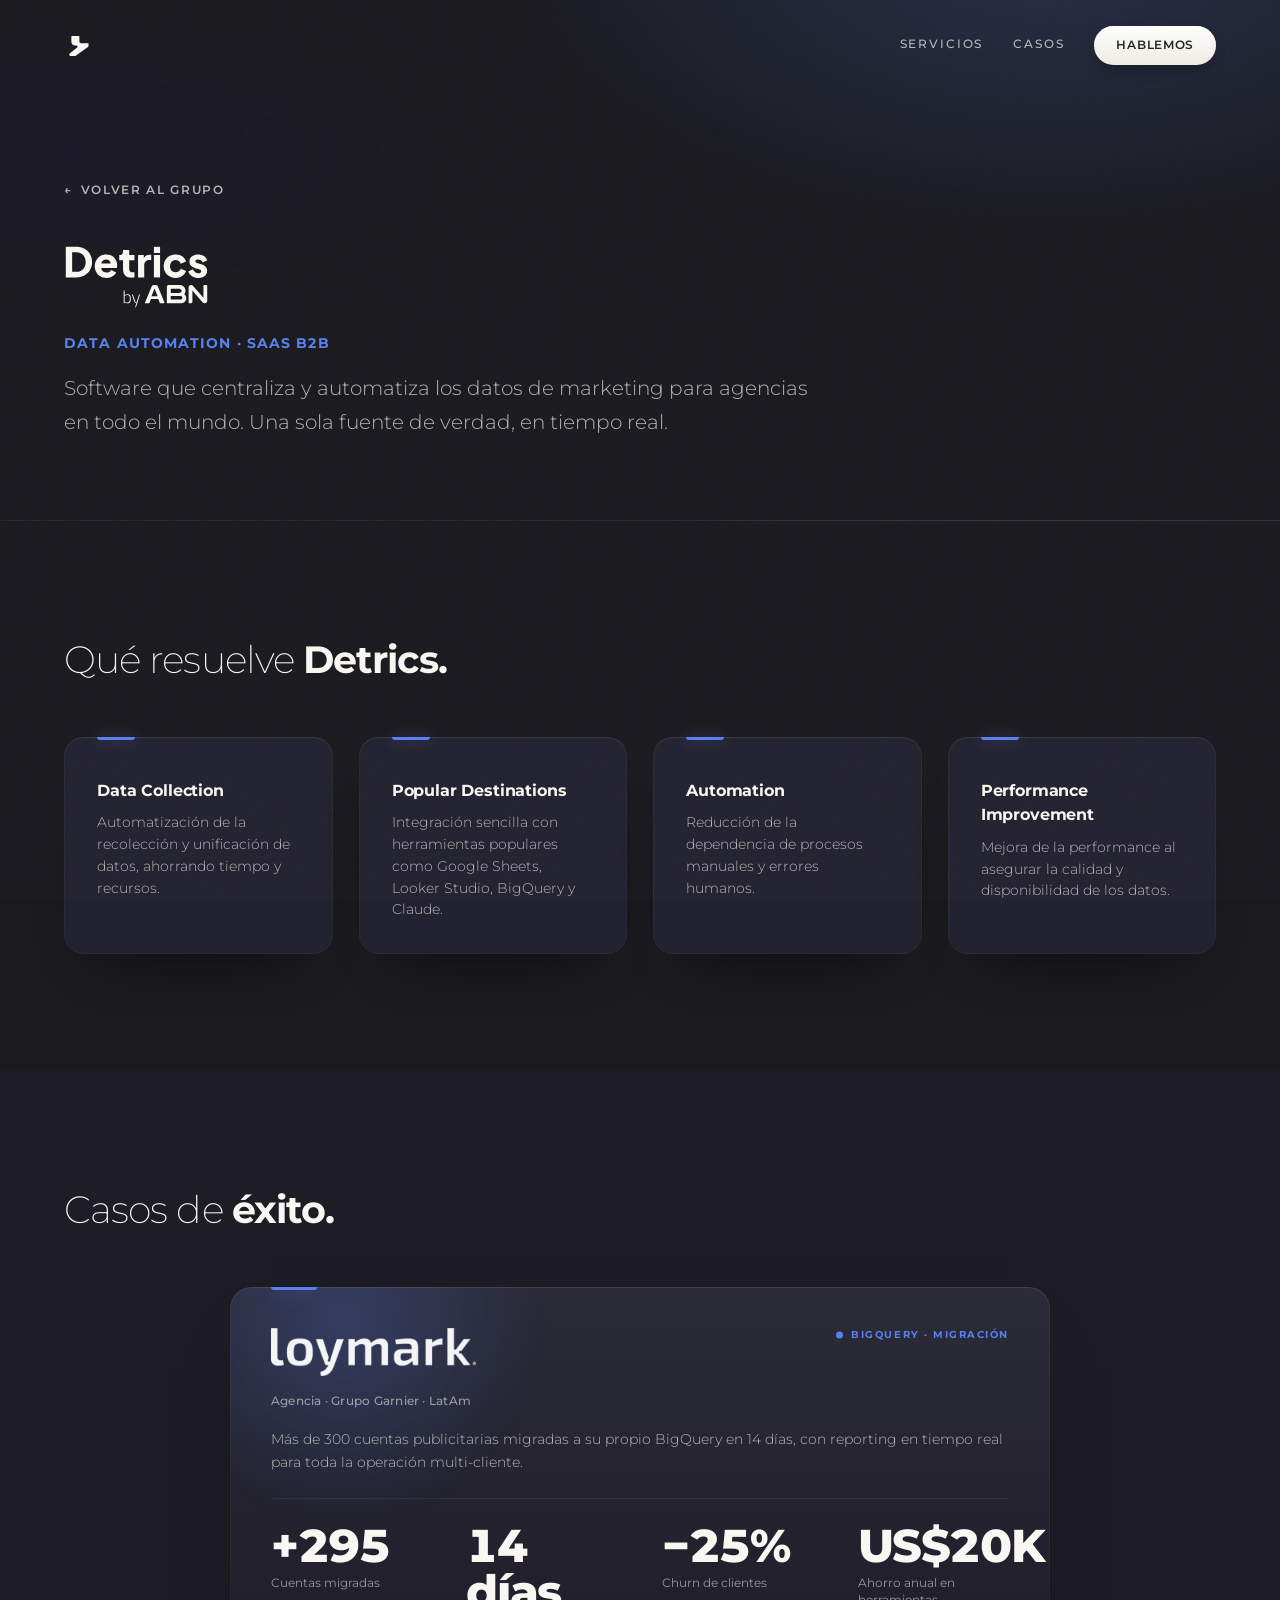
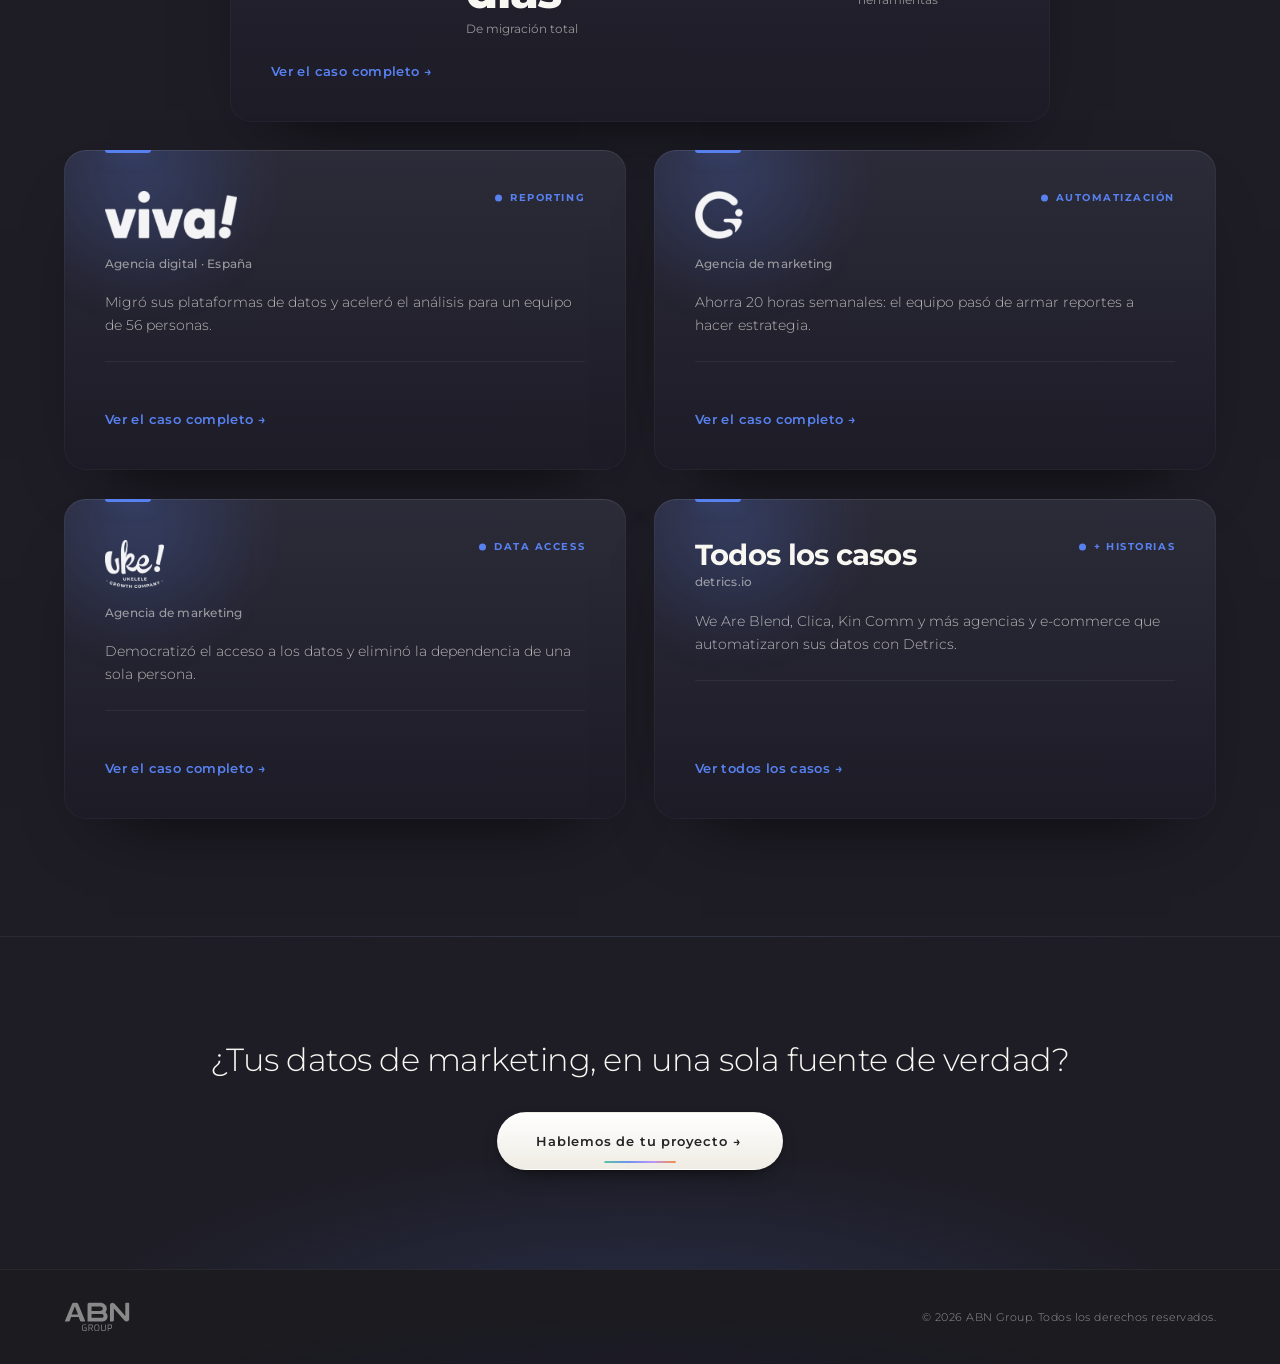
==== commit 74b3a242: "QA pre-deploy: fixes de los 5 worst-critic reviews (desktop+mobile) - CRITICAL: anillo units-system " ====
--- a/detrics.html
+++ b/detrics.html
@@ -21,7 +21,7 @@
   <link rel="preconnect" href="https://fonts.googleapis.com">
   <link rel="preconnect" href="https://fonts.gstatic.com" crossorigin>
   <link href="https://fonts.googleapis.com/css2?family=Montserrat:ital,wght@0,100;0,200;0,300;0,400;0,500;0,600;0,700;0,800;0,900;1,200;1,300&display=swap" rel="stylesheet">
-  <link rel="stylesheet" href="style.css?v=20260817b">
+  <link rel="stylesheet" href="style.css?v=20260819b">
 </head>
 
 <body data-page="unit" style="--unit: var(--lblue);">
@@ -43,7 +43,7 @@
   <header class="unit-page-hero">
     <div class="container">
       <a href="index.html" class="back-link">Volver al grupo</a>
-      <img src="assets/trimmed/ABN Detrics JP.svg" alt="Detrics" class="unit-page-logo">
+      <h1 class="unit-page-title"><img src="assets/trimmed/ABN Detrics JP.svg" alt="Detrics" class="unit-page-logo"></h1>
       <p class="unit-page-kicker">Data Automation · SaaS B2B</p>
       <p class="unit-page-desc">Software que centraliza y automatiza los datos de marketing para agencias en todo el mundo. Una sola fuente de verdad, en tiempo real.</p>
     </div>
@@ -96,19 +96,19 @@
           <p class="case-context">Más de 300 cuentas publicitarias migradas a su propio BigQuery en 14 días, con reporting en tiempo real para toda la operación multi-cliente.</p>
           <div class="case-metrics">
             <div class="case-metric">
-              <span class="case-metric-num" data-target="300" data-prefix="+">+0</span>
+              <span class="case-metric-num" data-target="300" data-prefix="+">+300</span>
               <span class="case-metric-label">Cuentas migradas</span>
             </div>
             <div class="case-metric">
-              <span class="case-metric-num" data-target="14" data-suffix=" días">0 días</span>
+              <span class="case-metric-num" data-target="14" data-suffix=" días">14 días</span>
               <span class="case-metric-label">De migración total</span>
             </div>
             <div class="case-metric">
-              <span class="case-metric-num" data-target="25" data-prefix="−" data-suffix="%">−0%</span>
+              <span class="case-metric-num" data-target="25" data-prefix="−" data-suffix="%">−25%</span>
               <span class="case-metric-label">Churn de clientes</span>
             </div>
             <div class="case-metric">
-              <span class="case-metric-num" data-target="20" data-prefix="US$" data-suffix="K">US$0K</span>
+              <span class="case-metric-num" data-target="20" data-prefix="US$" data-suffix="K">US$20K</span>
               <span class="case-metric-label">Ahorro anual en herramientas</span>
             </div>
           </div>
@@ -185,7 +185,7 @@
     </div>
   </footer>
 
-  <script src="script.js?v=20260817b"></script>
+  <script src="script.js?v=20260819"></script>
 
 </body>
 </html>
--- a/style.css
+++ b/style.css
@@ -2224,7 +2224,10 @@
 .cases-sub:first-of-type { margin-top: 0; }
 .cases--unit { grid-template-columns: 1fr 1fr; margin-bottom: 0; }
 .cases--unit .case-context { max-width: none; }
-.cases--single { grid-template-columns: 1fr; max-width: 820px; }
+/* caso impar final: full-width en vez de media fila muerta */
+.cases--unit > .case:last-child:nth-child(odd) { grid-column: 1 / -1; }
+.cases--single { grid-template-columns: 1fr; max-width: 820px; margin-inline: auto; }
+.cases--single .case-metrics { display: grid; grid-template-columns: repeat(auto-fit, minmax(140px, 1fr)); }
 
 /* banda CTA final de página de unidad */
 .unit-cta-band {
@@ -2285,7 +2288,17 @@
 .tl-mark--logo img { width: 100%; height: 100%; object-fit: contain; display: block; }
 
 /* cinturon de seguridad: nada debe generar scroll horizontal */
-html { overflow-x: clip; }
+html { overflow-x: clip; scroll-padding-top: 96px; }
+.sr-only {
+  position: absolute;
+  width: 1px; height: 1px;
+  padding: 0; margin: -1px;
+  overflow: hidden;
+  clip-path: inset(50%);
+  white-space: nowrap;
+  border: 0;
+}
+.unit-page-title { margin: 0; line-height: 0; }
 
 /* ============================================
    RESPONSIVE
@@ -2300,8 +2313,8 @@
   .unit--feature .unit-visual { aspect-ratio: 1 / 1; }
   .cases { grid-template-columns: 1fr; }
   .units-system { grid-template-columns: 1fr; gap: 44px; }
-  .us-diagram { justify-self: center; }
-  .us-ring { width: min(320px, 76%); }
+  /* ojo: sin justify-self:center — encoge el item a fit-content y el % del ring resuelve a 0 */
+  .us-ring { width: min(320px, 76vw); }
   .creds { grid-template-columns: 1fr 1fr; }
   .diffs-grid { grid-template-columns: 1fr 1fr; }
 }
@@ -2327,9 +2340,13 @@
   .unit-visual { max-width: 240px; }
   .unit--feature .unit-visual { aspect-ratio: 1 / 1; }
 
+  /* cards de casos: el tag nowrap ahogaba al head en mobile (texto amputado) */
+  .case-head { flex-wrap: wrap; }
+  .case-tag { white-space: normal; }
+
   /* Timeline */
   .tl-track { margin-left: 0; }
-  .tl-rail { left: 5px; }
+  .tl-rail { left: 17px; }
   .tl-item { grid-template-columns: 30px 1fr; }
   .tl-year {
     grid-column: 2; grid-row: 1;
@@ -2353,6 +2370,8 @@
 }
 
 @media (max-width: 480px) {
+  .tl-card-head { flex-wrap: wrap; }
+  .tl-tag { flex-basis: 100%; }
   .hero-bottom { flex-direction: column; gap: 12px; align-items: flex-start; }
   .hero-index { display: none; }
   .contact-heading { font-size: 2rem; }
